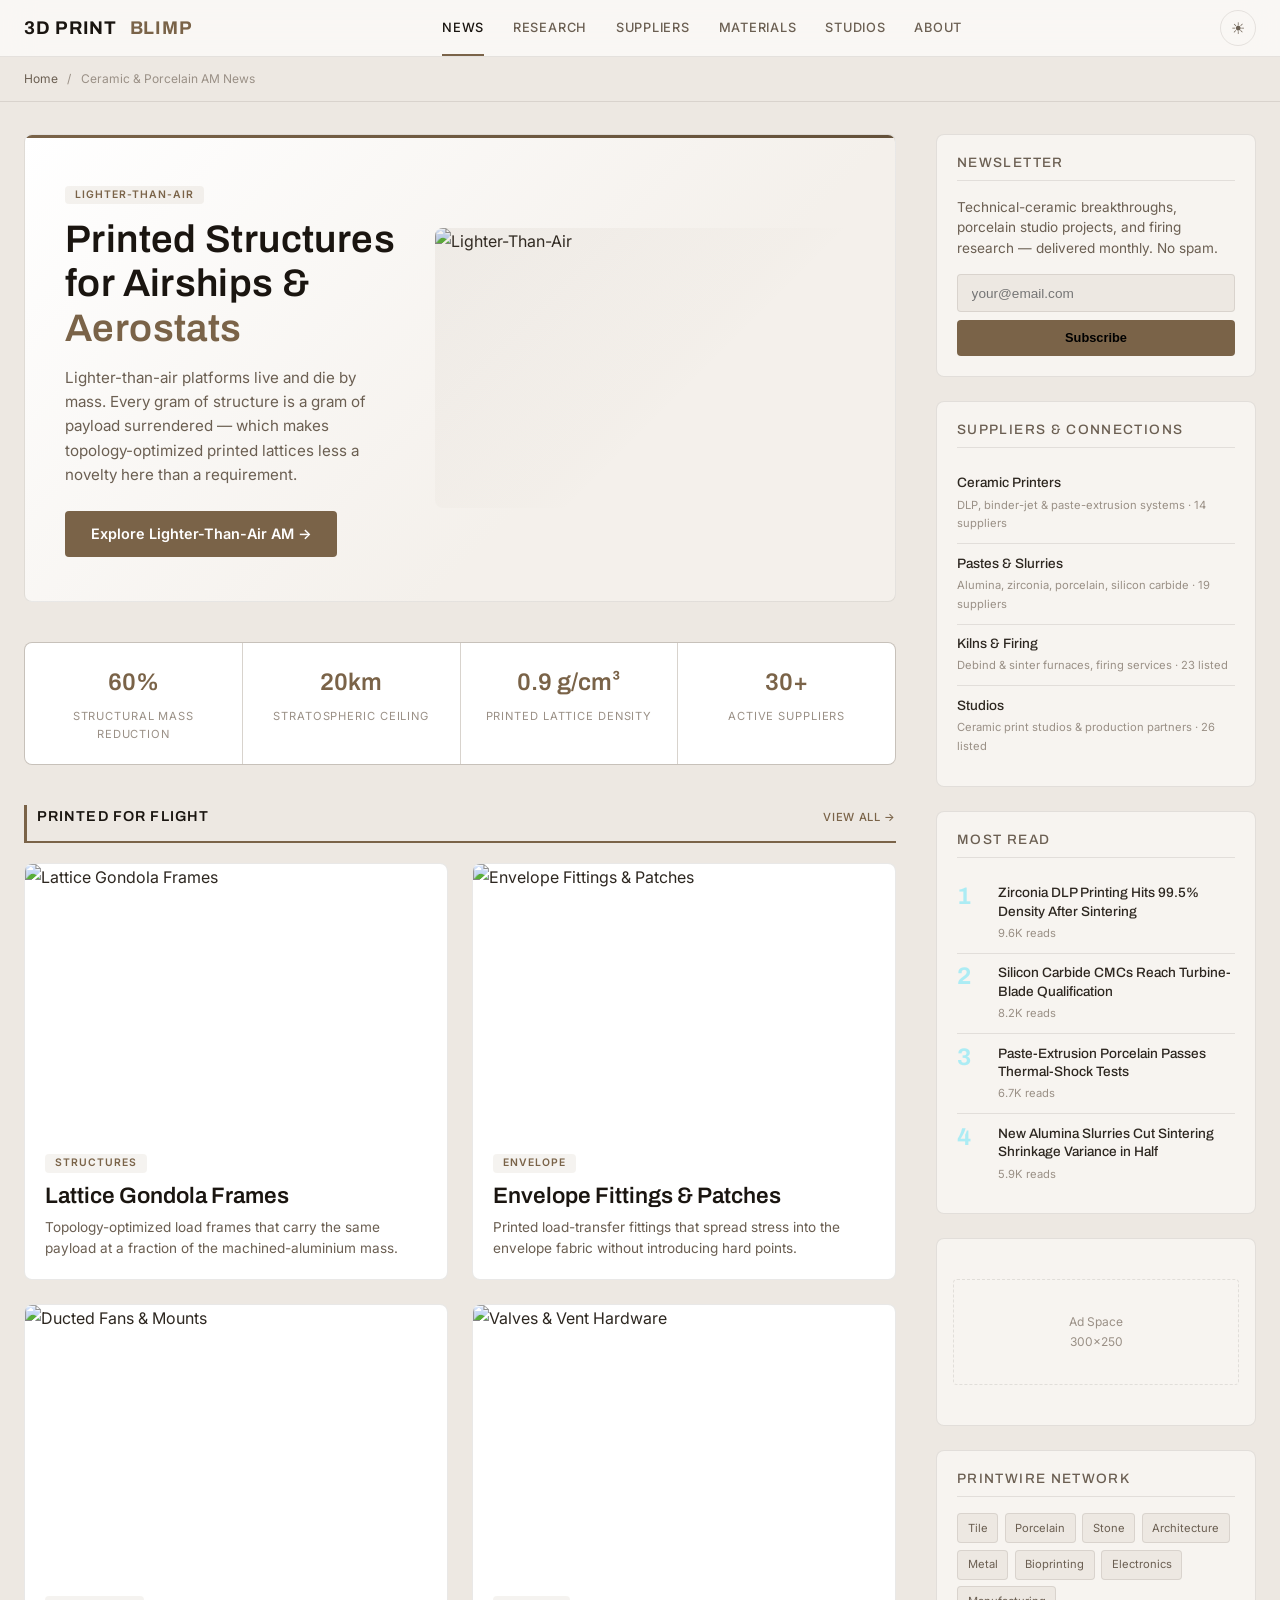
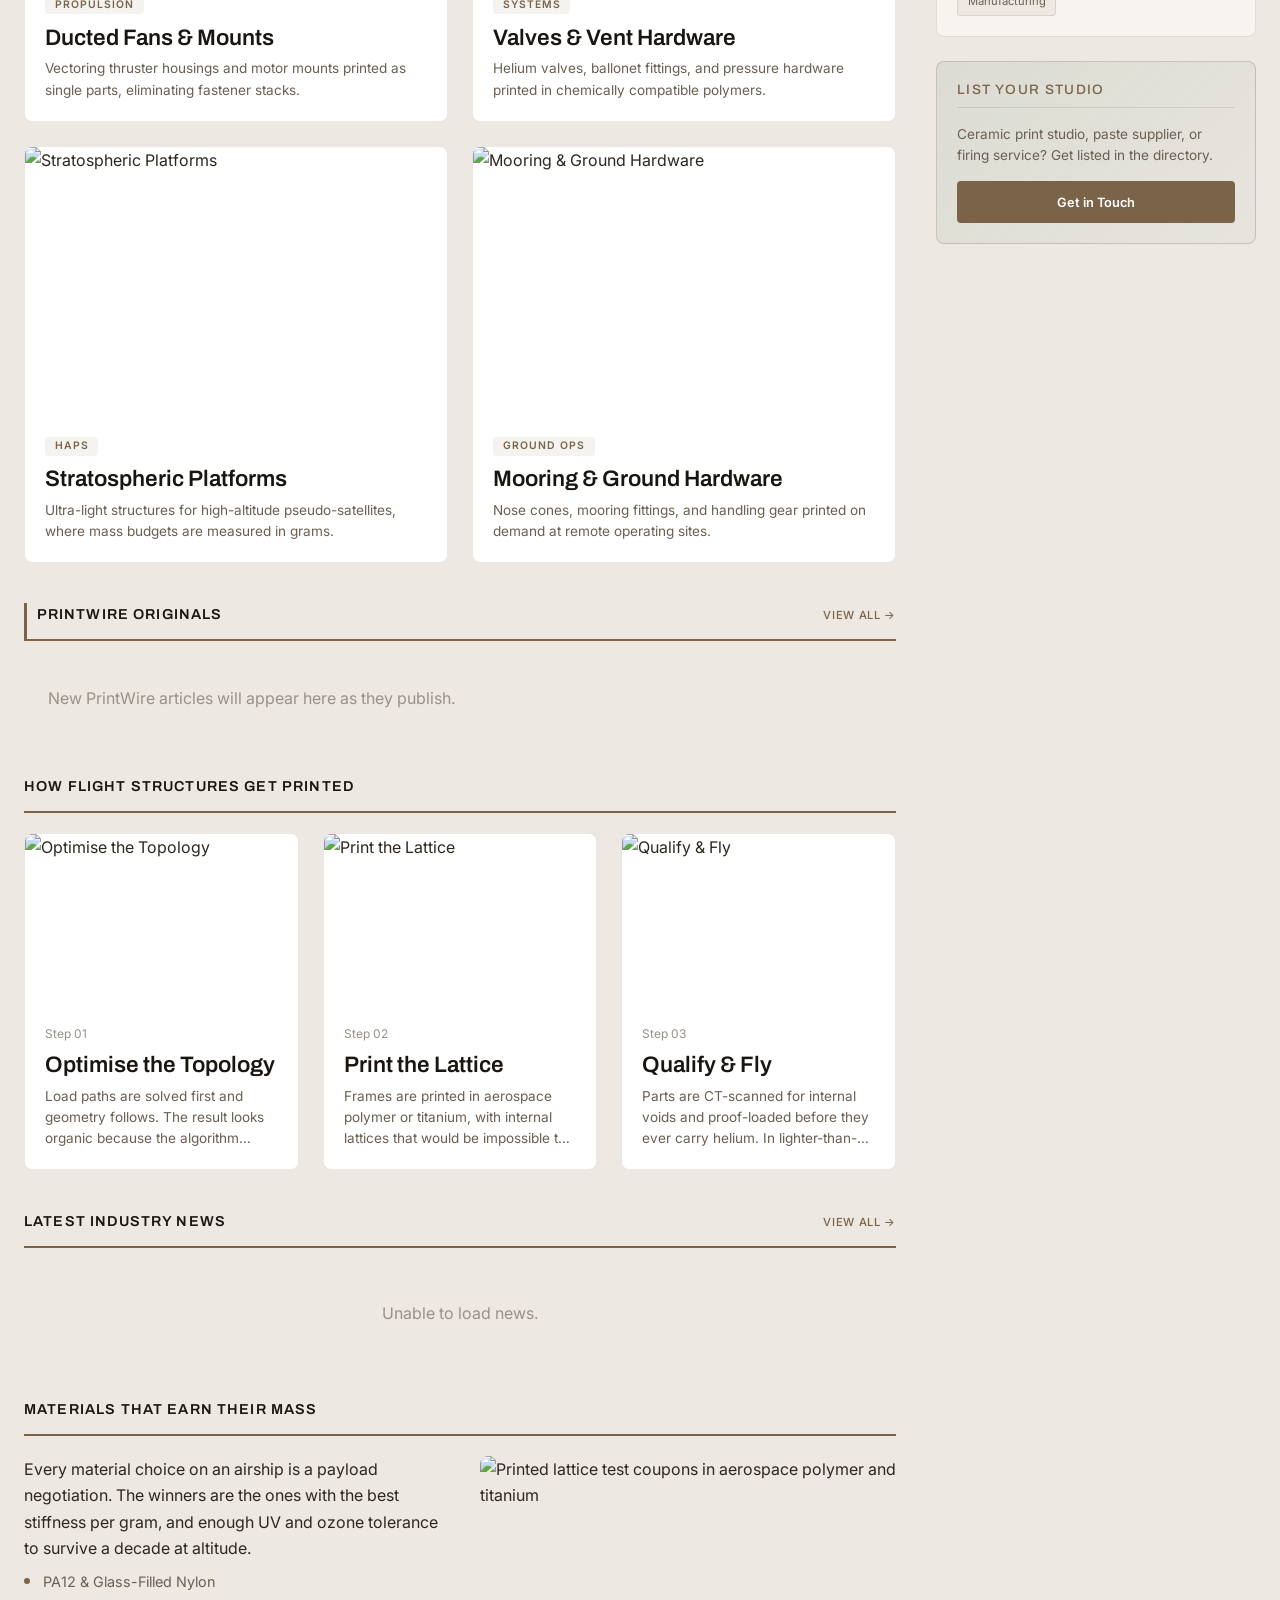
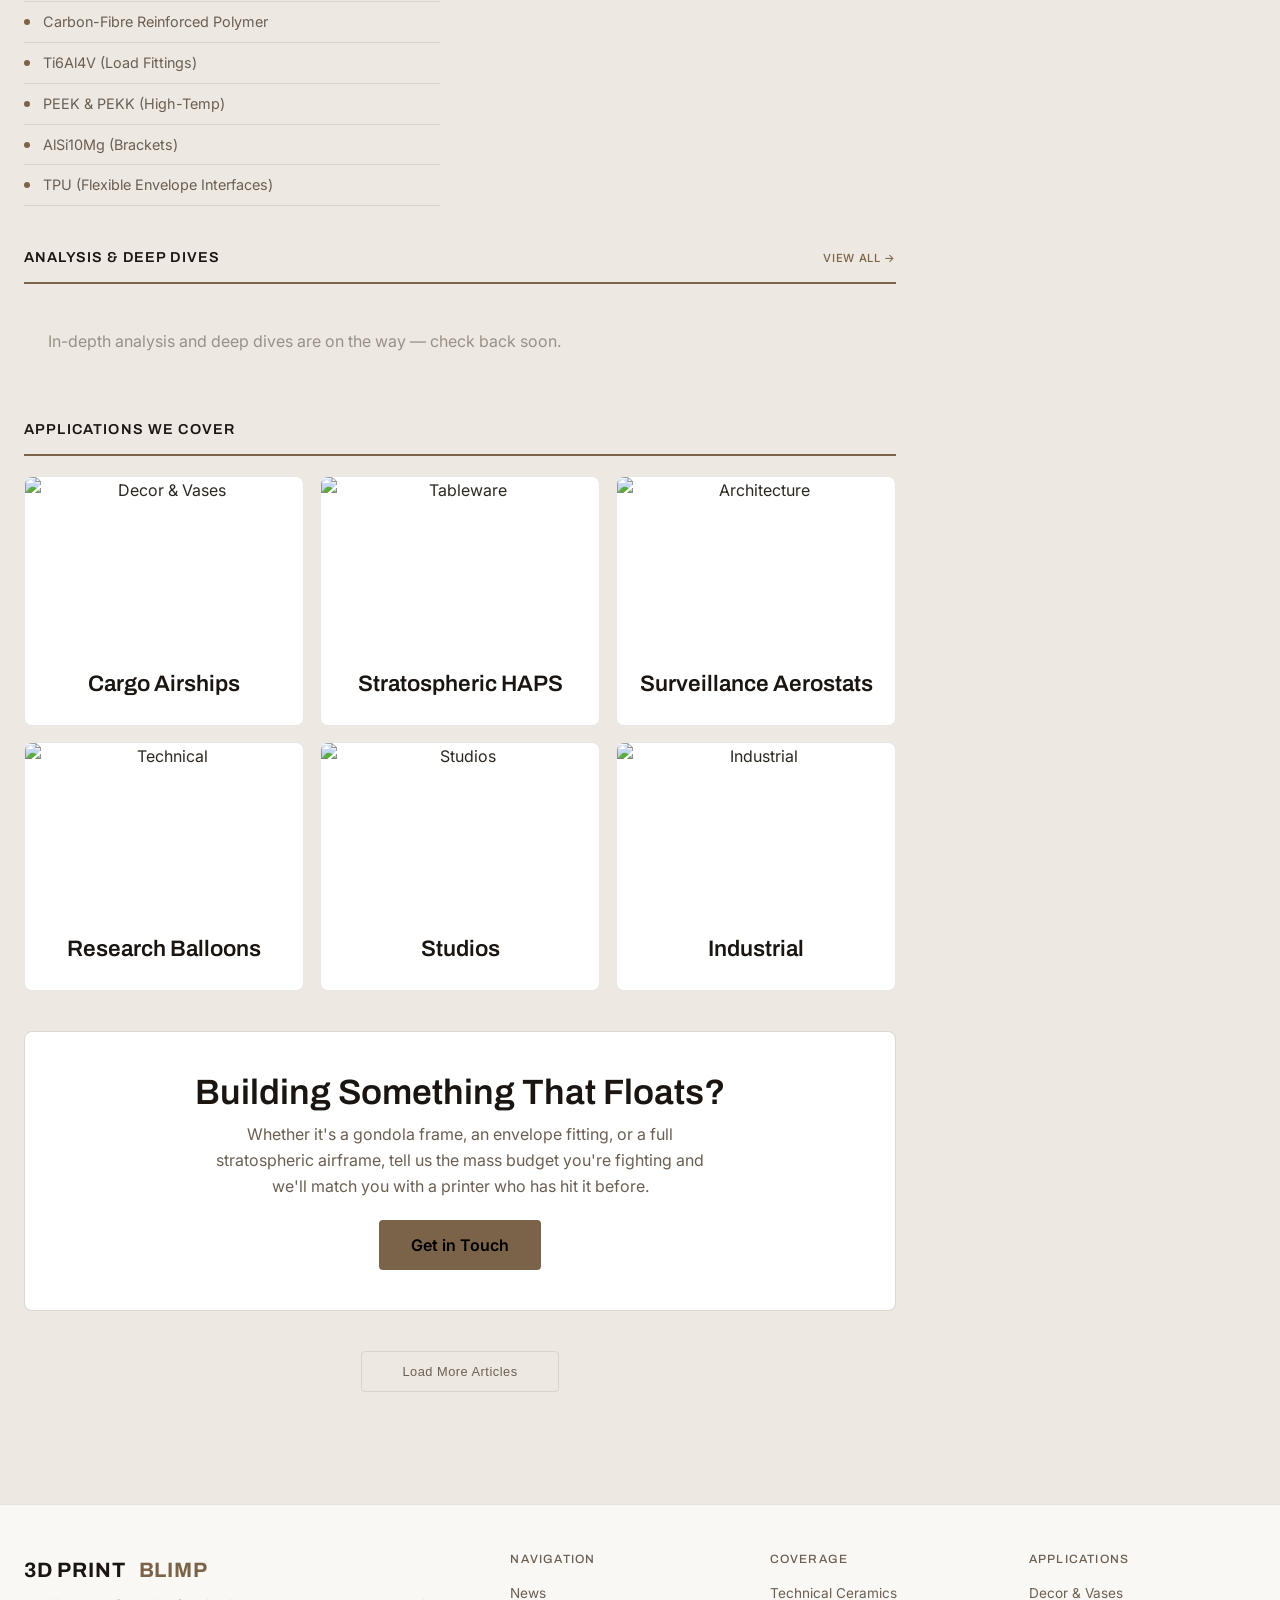
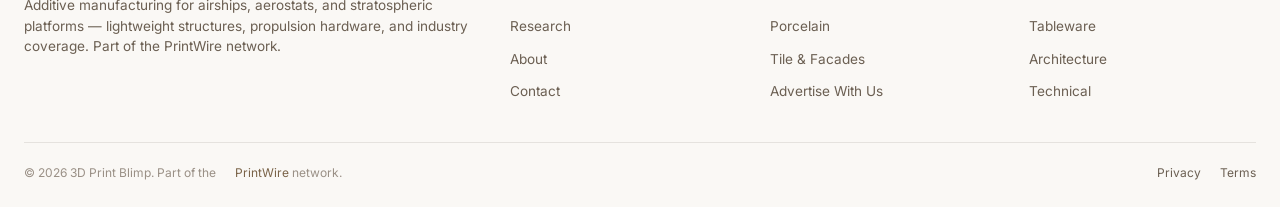
==== static/index.html @ 4a712603 "Initial site: 3dprintblimp.com editorial build" ====
<!DOCTYPE html>
<html lang="en">
<head>
  <meta charset="UTF-8">
  <meta name="viewport" content="width=device-width, initial-scale=1.0">
  <meta name="description" content="3D Print Blimp: lightweight printed structures for airships, aerostats, and stratospheric platforms — lattice gondola frames, envelope fittings, and propulsion hardware.">
  <title>3D Print Blimp — Additive Manufacturing for Airships &amp; Aerostats</title>
  <link rel="preconnect" href="https://fonts.googleapis.com">
  <link rel="preconnect" href="https://fonts.gstatic.com" crossorigin>
  <link href="https://fonts.googleapis.com/css2?family=Archivo:wght@500;600;700&family=Inter:wght@400;500;600&display=swap" rel="stylesheet">
  <link rel="stylesheet" href="css/editorial.css">
  <style>:root{--font-display:'Archivo',Helvetica,sans-serif;--font-body:'Inter',system-ui,sans-serif;}</style>
  <link rel="icon" type="image/svg+xml" href="/favicon.svg">
  <meta property="og:type" content="website">
  <meta property="og:title" content="3D Print Blimp — Additive Manufacturing for Airships &amp; Aerostats">
  <meta property="og:description" content="3D Print Blimp: lightweight printed structures for airships, aerostats, and stratospheric platforms — lattice gondola frames, envelope fittings, and propulsion hardware.">
  <meta property="og:image" content="https://3dprintblimp.com/images/01_hero_lattice_gondola.png">
  <meta property="og:url" content="https://3dprintblimp.com/">
  <meta name="twitter:card" content="summary_large_image">
  <meta name="twitter:image" content="https://3dprintblimp.com/images/01_hero_lattice_gondola.png">
</head>
<body>

<!-- ── Header ─────────────────────────────────── -->
<header class="ed-header">
  <div class="ed-header-inner">
    <a href="index.html" class="ed-logo">
      3D&nbsp;PRINT&nbsp;<span class="ed-logo-accent">BLIMP</span>
    </a>
    <button class="ed-nav-toggle" aria-label="Menu" onclick="document.querySelector('.ed-nav').classList.toggle('open')">&#9776;</button>
    <nav class="ed-nav">
      <a href="index.html" class="active">News</a>
      <a href="/articles/">Research</a>
      <a href="#suppliers">Suppliers</a>
      <a href="#suppliers">Materials</a>
      <a href="#suppliers">Studios</a>
      <a href="about.html">About</a>
    </nav>
    <button class="ed-theme-toggle" id="themeToggle" aria-label="Toggle light/dark mode" title="Toggle light/dark mode">&#9728;</button>
  </div>
</header>

<!-- ── Breadcrumbs ────────────────────────────── -->
<div class="ed-breadcrumbs">
  <a href="index.html">Home</a> <span>/</span> Ceramic &amp; Porcelain AM News
</div>

<!-- ── Main Layout ────────────────────────────── -->
<div class="ed-layout">
  <div class="ed-main">

    <!-- Featured Story -->
    <article class="ed-hero-split">
      <div class="ed-hero-split-text">
        <span class="ed-badge">Lighter-Than-Air</span>
        <h1>Printed Structures for Airships &amp; <span class="ed-logo-accent">Aerostats</span></h1>
        <p class="ed-hero-excerpt">Lighter-than-air platforms live and die by mass. Every gram of structure is a gram of payload surrendered — which makes topology-optimized printed lattices less a novelty here than a requirement.</p>
        <a href="/articles/" class="ed-hero-cta">Explore Lighter-Than-Air AM &rarr;</a>
      </div>
      <div class="ed-hero-visual">
        <img src="images/01_hero_lattice_gondola.png" alt="Lighter-Than-Air">
      </div>
    </article>

    <!-- Stats Bar -->
    <div class="ed-stats">
      <div class="ed-stat">
        <div class="ed-stat-value">60%</div>
        <div class="ed-stat-label">Structural Mass Reduction</div>
      </div>
      <div class="ed-stat">
        <div class="ed-stat-value">20km</div>
        <div class="ed-stat-label">Stratospheric Ceiling</div>
      </div>
      <div class="ed-stat">
        <div class="ed-stat-value">0.9 g/cm³</div>
        <div class="ed-stat-label">Printed Lattice Density</div>
      </div>
      <div class="ed-stat">
        <div class="ed-stat-value">30+</div>
        <div class="ed-stat-label">Active Suppliers</div>
      </div>
    </div>

    <!-- Printed showcase (bespoke) -->
    <div class="ed-section-label" style="border-left:3px solid var(--accent);padding-left:0.6rem;">
      Printed for Flight
      <a href="/articles/">View All &rarr;</a>
    </div>
    <div class="ed-card-grid" style="margin-bottom:2.5rem;">
      <article class="ed-card">
        <img class="ed-card-img" src="images/02_gondola_frame.png" alt="Lattice Gondola Frames" loading="lazy">
        <div class="ed-card-body"><span class="ed-badge">Structures</span><h3>Lattice Gondola Frames</h3><p class="ed-card-excerpt">Topology-optimized load frames that carry the same payload at a fraction of the machined-aluminium mass.</p></div>
      </article>
      <article class="ed-card">
        <img class="ed-card-img" src="images/03_envelope_fitting.png" alt="Envelope Fittings &amp; Patches" loading="lazy">
        <div class="ed-card-body"><span class="ed-badge">Envelope</span><h3>Envelope Fittings &amp; Patches</h3><p class="ed-card-excerpt">Printed load-transfer fittings that spread stress into the envelope fabric without introducing hard points.</p></div>
      </article>
      <article class="ed-card">
        <img class="ed-card-img" src="images/04_ducted_fan.png" alt="Ducted Fans &amp; Mounts" loading="lazy">
        <div class="ed-card-body"><span class="ed-badge">Propulsion</span><h3>Ducted Fans &amp; Mounts</h3><p class="ed-card-excerpt">Vectoring thruster housings and motor mounts printed as single parts, eliminating fastener stacks.</p></div>
      </article>
      <article class="ed-card">
        <img class="ed-card-img" src="images/05_valve_hardware.png" alt="Valves &amp; Vent Hardware" loading="lazy">
        <div class="ed-card-body"><span class="ed-badge">Systems</span><h3>Valves &amp; Vent Hardware</h3><p class="ed-card-excerpt">Helium valves, ballonet fittings, and pressure hardware printed in chemically compatible polymers.</p></div>
      </article>
      <article class="ed-card">
        <img class="ed-card-img" src="images/06_haps_structure.png" alt="Stratospheric Platforms" loading="lazy">
        <div class="ed-card-body"><span class="ed-badge">HAPS</span><h3>Stratospheric Platforms</h3><p class="ed-card-excerpt">Ultra-light structures for high-altitude pseudo-satellites, where mass budgets are measured in grams.</p></div>
      </article>
      <article class="ed-card">
        <img class="ed-card-img" src="images/07_mooring.png" alt="Mooring &amp; Ground Hardware" loading="lazy">
        <div class="ed-card-body"><span class="ed-badge">Ground Ops</span><h3>Mooring &amp; Ground Hardware</h3><p class="ed-card-excerpt">Nose cones, mooring fittings, and handling gear printed on demand at remote operating sites.</p></div>
      </article>
    </div>

    <!-- PrintWire Originals — network-wide originals (featured) -->
    <div class="ed-section-label" style="border-left:3px solid var(--accent);padding-left:0.6rem;">
      PrintWire Originals
      <a href="/articles/">View All &rarr;</a>
    </div>
    <div class="ed-card-grid" id="pwOriginals">
      <div style="grid-column:1/-1;text-align:center;padding:2rem;color:var(--text-faint);">Loading PrintWire articles…</div>
    </div>

    <!-- How Flight Structures Get Printed (process band) -->
    <div class="ed-section-label">How Flight Structures Get Printed</div>
    <div class="ed-grid-3">
      <article class="ed-card">
        <img class="ed-card-img" src="images/08_topology_optimize.png" alt="Optimise the Topology" loading="lazy">
        <div class="ed-card-body"><div class="ed-card-meta">Step 01</div><h3>Optimise the Topology</h3><p class="ed-card-excerpt">Load paths are solved first and geometry follows. The result looks organic because the algorithm keeps only the material that is actually carrying load.</p></div>
      </article>
      <article class="ed-card">
        <img class="ed-card-img" src="images/09_lattice_print.png" alt="Print the Lattice" loading="lazy">
        <div class="ed-card-body"><div class="ed-card-meta">Step 02</div><h3>Print the Lattice</h3><p class="ed-card-excerpt">Frames are printed in aerospace polymer or titanium, with internal lattices that would be impossible to machine and pointless to mold.</p></div>
      </article>
      <article class="ed-card">
        <img class="ed-card-img" src="images/10_qualify_test.png" alt="Qualify &amp; Fly" loading="lazy">
        <div class="ed-card-body"><div class="ed-card-meta">Step 03</div><h3>Qualify &amp; Fly</h3><p class="ed-card-excerpt">Parts are CT-scanned for internal voids and proof-loaded before they ever carry helium. In lighter-than-air, a hidden defect is a grounded airframe.</p></div>
      </article>
    </div>

    <!-- Latest News — PrintWire + industry (RSS) -->
    <div class="ed-section-label">
      Latest Industry News
      <a href="#">View All &rarr;</a>
    </div>
    <div class="ed-card-grid" id="newsGrid">
      <div style="grid-column: 1/-1; text-align:center; padding:2rem; color:var(--text-faint);">Loading latest news…</div>
    </div>

    <!-- Materials -->
    <div class="ed-section-label">Materials That Earn Their Mass</div>
    <div class="ed-two-col" style="margin-bottom:2.5rem;">
      <div>
        <p>Every material choice on an airship is a payload negotiation. The winners are the ones with the best stiffness per gram, and enough UV and ozone tolerance to survive a decade at altitude.</p>
        <ul class="ed-materials-list">
          <li>PA12 &amp; Glass-Filled Nylon</li>
          <li>Carbon-Fibre Reinforced Polymer</li>
          <li>Ti6Al4V (Load Fittings)</li>
          <li>PEEK &amp; PEKK (High-Temp)</li>
          <li>AlSi10Mg (Brackets)</li>
          <li>TPU (Flexible Envelope Interfaces)</li>
        </ul>
      </div>
      <img src="images/11_material_lattice.png" alt="Printed lattice test coupons in aerospace polymer and titanium" loading="lazy">
    </div>

    <!-- Analysis & Deep Dives -->
    <div class="ed-section-label">
      Analysis &amp; Deep Dives
      <a href="/articles/">View All &rarr;</a>
    </div>
    <div class="ed-list" id="pwDeepDives">
      <div style="padding:1.5rem;color:var(--text-faint);">Loading analysis…</div>
    </div>

    <!-- Applications -->
    <div class="ed-section-label">
      Applications We Cover
    </div>
    <div class="ed-card-grid" style="grid-template-columns: repeat(3, 1fr); gap: 1rem; margin-bottom: 2.5rem;">
      <a href="#" class="ed-card" style="text-align:center;">
        <img class="ed-card-img" src="images/12_app_cargo.png" alt="Decor & Vases">
        <div class="ed-card-body"><h3>Cargo Airships</h3></div>
      </a>
      <a href="#" class="ed-card" style="text-align:center;">
        <img class="ed-card-img" src="images/13_app_haps.png" alt="Tableware">
        <div class="ed-card-body"><h3>Stratospheric HAPS</h3></div>
      </a>
      <a href="#" class="ed-card" style="text-align:center;">
        <img class="ed-card-img" src="images/14_app_surveillance.png" alt="Architecture">
        <div class="ed-card-body"><h3>Surveillance Aerostats</h3></div>
      </a>
      <a href="#" class="ed-card" style="text-align:center;">
        <img class="ed-card-img" src="images/15_app_research.png" alt="Technical">
        <div class="ed-card-body"><h3>Research Balloons</h3></div>
      </a>
      <a href="#" class="ed-card" style="text-align:center;">
        <img class="ed-card-img" src="images/07_studio_workstation.png" alt="Studios">
        <div class="ed-card-body"><h3>Studios</h3></div>
      </a>
      <a href="#" class="ed-card" style="text-align:center;">
        <img class="ed-card-img" src="images/09_lattice_print.png" alt="Industrial">
        <div class="ed-card-body"><h3>Industrial</h3></div>
      </a>
    </div>

    <!-- Project CTA -->
    <div class="ed-cta-banner">
      <h2>Building Something That Floats?</h2>
      <p>Whether it's a gondola frame, an envelope fitting, or a full stratospheric airframe, tell us the mass budget you're fighting and we'll match you with a printer who has hit it before.</p>
      <a href="contact.html">Get in Touch</a>
    </div>

    <!-- Load More -->
    <div class="ed-load-more">
      <button>Load More Articles</button>
    </div>

  </div>

  <!-- ── Sidebar ─────────────────────────────── -->
  <aside class="ed-sidebar">

    <!-- Newsletter -->
    <div class="ed-sidebar-block ed-newsletter">
      <h4>Newsletter</h4>
      <p>Technical-ceramic breakthroughs, porcelain studio projects, and firing research — delivered monthly. No spam.</p>
      <form action="https://api.web3forms.com/submit" method="POST" onsubmit="this.querySelector('button').textContent='Subscribed!';this.querySelector('button').disabled=true;">
        <input type="hidden" name="access_key" value="6f33053b-6d08-414b-9615-665f88c98da8">
        <input type="hidden" name="subject" value="Newsletter Signup — 3dprintblimp.com">
        <input type="hidden" name="from_name" value="Newsletter Signup">
        <input type="email" name="email" placeholder="your@email.com" required>
        <button type="submit">Subscribe</button>
      </form>
    </div>

    <!-- Suppliers & Connections -->
    <div class="ed-sidebar-block" id="suppliers">
      <h4>Suppliers &amp; Connections</h4>
      <div class="ed-popular-item">
        <div>
          <h3><a href="#">Ceramic Printers</a></h3>
          <div class="ed-popular-meta">DLP, binder-jet &amp; paste-extrusion systems · 14 suppliers</div>
        </div>
      </div>
      <div class="ed-popular-item">
        <div>
          <h3><a href="#">Pastes &amp; Slurries</a></h3>
          <div class="ed-popular-meta">Alumina, zirconia, porcelain, silicon carbide · 19 suppliers</div>
        </div>
      </div>
      <div class="ed-popular-item">
        <div>
          <h3><a href="#">Kilns &amp; Firing</a></h3>
          <div class="ed-popular-meta">Debind &amp; sinter furnaces, firing services · 23 listed</div>
        </div>
      </div>
      <div class="ed-popular-item">
        <div>
          <h3><a href="#">Studios</a></h3>
          <div class="ed-popular-meta">Ceramic print studios &amp; production partners · 26 listed</div>
        </div>
      </div>
    </div>

    <!-- Most Read -->
    <div class="ed-sidebar-block">
      <h4>Most Read</h4>
      <div class="ed-popular-item">
        <span class="ed-popular-num">1</span>
        <div>
          <h3><a href="#">Zirconia DLP Printing Hits 99.5% Density After Sintering</a></h3>
          <div class="ed-popular-meta">9.6K reads</div>
        </div>
      </div>
      <div class="ed-popular-item">
        <span class="ed-popular-num">2</span>
        <div>
          <h3><a href="#">Silicon Carbide CMCs Reach Turbine-Blade Qualification</a></h3>
          <div class="ed-popular-meta">8.2K reads</div>
        </div>
      </div>
      <div class="ed-popular-item">
        <span class="ed-popular-num">3</span>
        <div>
          <h3><a href="#">Paste-Extrusion Porcelain Passes Thermal-Shock Tests</a></h3>
          <div class="ed-popular-meta">6.7K reads</div>
        </div>
      </div>
      <div class="ed-popular-item">
        <span class="ed-popular-num">4</span>
        <div>
          <h3><a href="#">New Alumina Slurries Cut Sintering Shrinkage Variance in Half</a></h3>
          <div class="ed-popular-meta">5.9K reads</div>
        </div>
      </div>
    </div>

    <!-- Ad Placeholder -->
    <div class="ed-sidebar-block" style="text-align:center; color: var(--text-faint); font-size: 0.75rem; padding: 2.5rem 1rem;">
      <div style="border: 1px dashed var(--border); border-radius: 4px; padding: 2rem 1rem;">
        Ad Space<br>300×250
      </div>
    </div>

    <!-- Network Links -->
    <div class="ed-sidebar-block">
      <h4>PrintWire Network</h4>
      <div class="ed-network-links">
        <a href="https://3dprinttile.com">Tile</a>
        <a href="https://3dprintporcelain.com">Porcelain</a>
        <a href="https://3dprintstone.com">Stone</a>
        <a href="https://3dprintarchitecture.com">Architecture</a>
        <a href="https://dmls3d.com">Metal</a>
        <a href="https://3dprinttissue.com">Bioprinting</a>
        <a href="https://3dprintcircuitry.com">Electronics</a>
        <a href="https://sendcutship.com">Manufacturing</a>
      </div>
    </div>

    <!-- Studio CTA -->
    <div class="ed-sidebar-block" style="background: linear-gradient(135deg, rgba(94,139,110,0.12), rgba(94,139,110,0.04)); border-color: var(--border-accent);">
      <h4 style="color: var(--accent);">List Your Studio</h4>
      <p style="font-size: 0.85rem; color: var(--text-dim); margin-bottom: 1rem; line-height: 1.5;">Ceramic print studio, paste supplier, or firing service? Get listed in the directory.</p>
      <a href="contact.html" style="display:block;text-align:center;padding:0.65rem;background:var(--accent);border-radius:4px;color:#fff;font-weight:600;font-size:0.8rem;transition:background 0.25s;" onmouseover="this.style.background='var(--accent-dark)'" onmouseout="this.style.background='var(--accent)'">Get in Touch</a>
    </div>

  </aside>
</div>

<!-- ── Footer ─────────────────────────────────── -->
<footer class="ed-footer">
  <div class="ed-footer-inner">
    <div class="ed-footer-brand">
      <div class="ed-logo" style="font-size:1.3rem; margin-bottom: 0.5rem;">3D&nbsp;PRINT&nbsp;<span class="ed-logo-accent">BLIMP</span></div>
      <p>Additive manufacturing for airships, aerostats, and stratospheric platforms — lightweight structures, propulsion hardware, and industry coverage. Part of the PrintWire network.</p>
    </div>
    <div>
      <h4>Navigation</h4>
      <ul>
        <li><a href="index.html">News</a></li>
        <li><a href="/articles/">Research</a></li>
        <li><a href="about.html">About</a></li>
        <li><a href="contact.html">Contact</a></li>
      </ul>
    </div>
    <div>
      <h4>Coverage</h4>
      <ul>
        <li><a href="#">Technical Ceramics</a></li>
        <li><a href="#">Porcelain</a></li>
        <li><a href="#">Tile &amp; Facades</a></li>
        <li><a href="advertise.html">Advertise With Us</a></li>
      </ul>
    </div>
    <div>
      <h4>Applications</h4>
      <ul>
        <li><a href="#">Decor &amp; Vases</a></li>
        <li><a href="#">Tableware</a></li>
        <li><a href="#">Architecture</a></li>
        <li><a href="#">Technical</a></li>
      </ul>
    </div>
  </div>
  <div class="ed-footer-bottom">
    <span>&copy; 2026 3D Print Blimp. Part of the <a href="https://3dprint.space" style="color:var(--accent);">PrintWire</a> network.</span>
    <span>
      <a href="#">Privacy</a>
      <a href="#">Terms</a>
    </span>
  </div>
</footer>

<script>
// ── Mobile nav toggle ──
document.querySelector('.ed-nav-toggle')?.addEventListener('click', () => {
  document.querySelector('.ed-nav').classList.toggle('open');
});

// ── Theme toggle (light/dark) — light default ──
(function() {
  const btn = document.getElementById('themeToggle');
  const root = document.documentElement;
  function setTheme(theme) {
    root.setAttribute('data-theme', theme);
    localStorage.setItem('ed-theme', theme);
    btn.innerHTML = theme === 'dark' ? '&#9790;' : '&#9728;';
    btn.title = theme === 'dark' ? 'Switch to light mode' : 'Switch to dark mode';
  }
  const saved = localStorage.getItem('ed-theme');
  setTheme(saved || 'light');
  btn.addEventListener('click', () => {
    const current = root.getAttribute('data-theme') || 'light';
    setTheme(current === 'dark' ? 'light' : 'dark');
  });
})();

// ── News Feed: network-wide PrintWire Originals + industry RSS ──
(function() {
  var grid = document.getElementById('newsGrid');
  var orig = document.getElementById('pwOriginals');

  var feeds = [
    { url: 'https://news.google.com/rss/search?q=airship+OR+aerostat+%22additive+manufacturing%22+OR+%223D+printed%22&hl=en-US&gl=US&ceid=US:en', name: 'Google News' },
    { url: 'https://news.google.com/rss/search?q=%22lighter+than+air%22+OR+%22cargo+airship%22+aviation&hl=en-US&gl=US&ceid=US:en', name: 'Google News' },
    { url: 'https://news.google.com/rss/search?q=HAPS+OR+%22high+altitude+platform%22+stratospheric&hl=en-US&gl=US&ceid=US:en', name: 'Google News' },
    { url: 'https://www.aerospacemanufacturinganddesign.com/rss/', name: 'Aerospace Mfg &amp; Design' },
    { url: 'https://3dprintingindustry.com/feed/', name: '3DPI' }
  ];

    function bestImg(item){
    var raw = '';
    var html = item.content || item.description || '';
    var m = html.match(/<img[^>]+src=["']([^"'>]+)["']/i);
    if (m) raw = m[1];
    if (!raw) raw = (item.enclosure && item.enclosure.link) || item.thumbnail || '';
    if (!raw) return '';
    var full = raw.replace(/-\d{2,4}x\d{2,4}(?=\.(jpg|jpeg|png|webp|gif)(\?|$))/i, '');
    return 'https://wsrv.nl/?url=' + encodeURIComponent(full) + '&w=800&h=534&fit=cover&a=attention&output=jpg&q=82';
  }
  var api = 'https://api.rss2json.com/v1/api.json?rss_url=';
  var rss = [];
  var localArts = [];
  var loaded = 0;
  var total = feeds.length;
  var fallbackImgs = [
    'images/01_voronoi_vase.png','images/02_printer_action.png','images/03_textured_collection.png',
    'images/05_lattice_cubes.png','images/10_qualify_test.png','images/07_studio_workstation.png',
    'images/09_abstract_sculpture.png','images/09_lattice_print.png'
  ];

  function stripHtml(html) {
    var d = document.createElement('div'); d.innerHTML = html;
    return d.textContent || '';
  }
  function esc(s) {
    var d = document.createElement('div'); d.appendChild(document.createTextNode(s));
    return d.innerHTML;
  }
  function card(a, i) {
    var img = a.img || fallbackImgs[i % fallbackImgs.length];
    var fb = fallbackImgs[(i+1) % fallbackImgs.length];
    var open = a.local
      ? 'onclick="location.href=\'' + esc(a.link) + '\'"'
      : 'onclick="window.open(\'' + esc(a.link) + '\',\'_blank\',\'noopener\')"';
    var linkAttrs = a.local ? 'href="' + esc(a.link) + '"'
      : 'href="' + esc(a.link) + '" target="_blank" rel="noopener"';
    var badge = a.local
      ? '<span class="ed-badge" style="background:var(--accent);color:#fff;">' + esc(a.source) + '</span>'
      : '<span class="ed-badge">' + esc(a.source) + '</span>';
    return '<article class="ed-card" style="cursor:pointer" ' + open + '>' +
      '<img class="ed-card-img" src="' + esc(img) + '" alt="" loading="lazy" onerror="this.onerror=null;this.src=\'' + fb + '\'">' +
      '<div class="ed-card-body">' + badge +
        '<div class="ed-card-meta">' + esc(a.dateStr || '') + '</div>' +
        '<h3><a ' + linkAttrs + ' onclick="event.stopPropagation()">' + esc(a.title) + '</a></h3>' +
        '<p class="ed-card-excerpt">' + esc(a.desc) + '</p>' +
      '</div></article>';
  }

  var localReady = fetch('network.json', { cache: 'no-store' })
    .then(function(r){ return r.ok ? r.json() : []; })
    .then(function(items){
      (items || []).forEach(function(it, i){
        localArts.push({ title: it.title, link: it.url, desc: it.summary || '',
          date: it.iso, dateStr: it.date, source: (it.origin || 'PrintWire'), local: true,
          img: it.img || fallbackImgs[i % fallbackImgs.length] });
      });
      if (orig) {
        orig.innerHTML = localArts.length
          ? localArts.slice(0, 6).map(card).join('')
          : '<div style="grid-column:1/-1;padding:1.5rem;color:var(--text-faint);">New PrintWire articles will appear here as they publish.</div>';
      }
    })
    .catch(function(){ if (orig) orig.innerHTML = ''; });

  var timeout = setTimeout(finish, 8000);
  feeds.forEach(function(feed) {
    fetch(api + encodeURIComponent(feed.url))
      .then(function(r){ return r.json(); })
      .then(function(data){
        if (data.status === 'ok' && data.items) {
          data.items.forEach(function(item){
            rss.push({ title: item.title, link: item.link,
              desc: stripHtml(item.description).substring(0,140) + '…',
              date: item.pubDate, source: feed.name, local: false,
              img: bestImg(item) });
          });
        }
      })
      .catch(function(){})
      .then(function(){ loaded++; if (loaded === total) { clearTimeout(timeout); finish(); } });
  });

  var done = false;
  function finish(){ if (done) return; done = true; localReady.then(render); }
  function render(){
    if (!grid) return;
    var merged = localArts.concat(rss);
    merged.forEach(function(a){ if (!a.dateStr && a.date) a.dateStr = new Date(a.date).toLocaleDateString('en-US',{year:'numeric',month:'short',day:'numeric'}); });
    merged.sort(function(a,b){ return new Date(b.date) - new Date(a.date); });
    var top = merged.slice(0, 8);
    grid.innerHTML = top.length
      ? top.map(card).join('')
      : '<div style="grid-column:1/-1;text-align:center;padding:2rem;color:var(--text-faint);">Unable to load news.</div>';
  }
})();

// -- Analysis & Deep Dives: PrintWire catalog in list format --
(function(){
  var box = document.getElementById('pwDeepDives');
  if (!box) return;
  function esc(s){var d=document.createElement('div');d.appendChild(document.createTextNode(s==null?'':s));return d.innerHTML;}
  var empty = '<div style="padding:1.5rem;color:var(--text-faint);">In-depth analysis and deep dives are on the way — check back soon.</div>';
  fetch('network.json',{cache:'no-store'})
    .then(function(r){ return r.ok ? r.json() : []; })
    .then(function(items){
      items = (items || []).slice();
      items.sort(function(a,b){ return (b.iso||'').localeCompare(a.iso||''); });
      if (!items.length){ box.innerHTML = empty; return; }
      box.innerHTML = items.slice(0,8).map(function(a){
        var img = a.img ? '<img src="'+esc(a.img)+'" alt="" loading="lazy">' : '';
        var meta = esc(a.date||'') + (a.origin ? ' · '+esc(a.origin) : '');
        return '<article class="ed-list-item">'+img+'<div>'+
          '<div class="ed-card-meta">'+meta+'</div>'+
          '<h3><a href="'+esc(a.url)+'">'+esc(a.title)+'</a></h3>'+
          '<p class="ed-card-excerpt">'+esc(a.summary||'')+'</p>'+
          '</div></article>';
      }).join('');
    })
    .catch(function(){ box.innerHTML = empty; });
})();
</script>
</body>
</html>
---- static/css/editorial.css ----
/* ============================================
   3dprintmetal.com — Editorial Layout
   Inspired by 3dnatives.com, modernized
   ============================================ */

/* ── Shared Tokens ───────────────────────────── */
:root {
  --accent: #5aa9e6;
  --accent-dark: #008fad;
  --accent-dim: rgba(0,168,204,0.12);
  --red: #e53e3e;
  --radius: 8px;
  --radius-sm: 4px;
  --font-display: 'Oswald', sans-serif;
  --font-body: 'Inter', sans-serif;
  --transition: 0.25s cubic-bezier(0.4,0,0.2,1);
}

/* ── Dark Mode (default) ─────────────────────── */
:root, [data-theme="dark"] {
  --bg: #08090f;
  --bg-surface: #0e1019;
  --bg-card: #141620;
  --bg-card-hover: #1a1d2e;
  --bg-sidebar: #0f1118;
  --text: #e2e4e8;
  --text-dim: #8a8f9d;
  --text-faint: #555a68;
  --heading: #ffffff;
  --border: rgba(255,255,255,0.06);
  --border-accent: rgba(0,168,204,0.2);
  --shadow: 0 1px 3px rgba(0,0,0,0.4);
  --shadow-hover: 0 8px 24px rgba(0,0,0,0.5);
  --header-bg: rgba(8,9,15,0.92);
  --badge-bg: rgba(0,168,204,0.12);
  --input-bg: #0a0b12;
}

/* ── Light Mode ──────────────────────────────── */
[data-theme="light"] {
  --accent: #1f6fb2;
  --accent-dark: #005f85;
  --accent-dim: rgba(0,119,168,0.08);
  --bg: #f5f6f8;
  --bg-surface: #ffffff;
  --bg-card: #ffffff;
  --bg-card-hover: #f0f1f3;
  --bg-sidebar: #fafbfc;
  --text: #2d3748;
  --text-dim: #5a6577;
  --text-faint: #8e96a4;
  --heading: #1a202c;
  --border: rgba(0,0,0,0.08);
  --border-accent: rgba(0,119,168,0.2);
  --shadow: 0 1px 3px rgba(0,0,0,0.06);
  --shadow-hover: 0 8px 24px rgba(0,0,0,0.1);
  --header-bg: rgba(255,255,255,0.95);
  --badge-bg: rgba(0,119,168,0.08);
  --input-bg: #f0f1f3;
}

/* System preference when no manual choice */
@media (prefers-color-scheme: light) {
  :root:not([data-theme]) {
    --accent: #1f6fb2;
    --accent-dark: #005f85;
    --accent-dim: rgba(0,119,168,0.08);
    --bg: #f5f6f8;
    --bg-surface: #ffffff;
    --bg-card: #ffffff;
    --bg-card-hover: #f0f1f3;
    --bg-sidebar: #fafbfc;
    --text: #2d3748;
    --text-dim: #5a6577;
    --text-faint: #8e96a4;
    --heading: #1a202c;
    --border: rgba(0,0,0,0.08);
    --border-accent: rgba(0,119,168,0.2);
    --shadow: 0 1px 3px rgba(0,0,0,0.06);
    --shadow-hover: 0 8px 24px rgba(0,0,0,0.1);
    --header-bg: rgba(255,255,255,0.95);
    --badge-bg: rgba(0,119,168,0.08);
    --input-bg: #f0f1f3;
  }
}

/* ── Reset ───────────────────────────────────── */
*,*::before,*::after { margin:0;padding:0;box-sizing:border-box; }
html { scroll-behavior:smooth; font-size:16px; }
body {
  font-family: var(--font-body);
  color: var(--text);
  background: var(--input-bg);
  line-height: 1.65;
  -webkit-font-smoothing: antialiased;
  overflow-x: hidden;
}
a { color: inherit; text-decoration: none; }
img { max-width: 100%; display: block; }

/* ── Typography ──────────────────────────────── */
h1,h2,h3,h4 { font-family: var(--font-display); font-weight: 600; line-height: 1.15; color: var(--heading); }
h1 { font-size: clamp(2rem, 5vw, 3rem); letter-spacing: 0.01em; }
h2 { font-size: clamp(1.5rem, 3.5vw, 2.2rem); }
h3 { font-size: clamp(1.1rem, 2vw, 1.4rem); }
h4 { font-size: 0.85rem; text-transform: uppercase; letter-spacing: 0.1em; color: var(--text-dim); font-weight: 500; }

/* ── Header ──────────────────────────────────── */
.ed-header {
  position: sticky; top: 0; z-index: 100;
  background: var(--header-bg);
  backdrop-filter: blur(16px);
  border-bottom: 1px solid var(--border);
}
.ed-header-inner {
  max-width: 1280px;
  margin: 0 auto;
  display: flex;
  align-items: center;
  justify-content: space-between;
  padding: 0 1.5rem;
  height: 56px;
}
.ed-logo {
  font-family: var(--font-display);
  font-size: 1.15rem;
  font-weight: 700;
  color: var(--heading);
  letter-spacing: 0.04em;
  display: flex; align-items: center; gap: 0.5rem;
}
.ed-logo-accent { color: var(--accent); }
.ed-nav { display: flex; gap: 0; align-items: center; }
.ed-nav a {
  padding: 0 0.9rem;
  font-size: 0.8rem;
  font-weight: 500;
  color: var(--text-dim);
  text-transform: uppercase;
  letter-spacing: 0.06em;
  transition: color var(--transition);
  line-height: 56px;
  position: relative;
}
.ed-nav a:hover, .ed-nav a.active { color: var(--heading); }
.ed-nav a.active::after {
  content: ''; position: absolute; bottom: 0; left: 0.9rem; right: 0.9rem;
  height: 2px; background: var(--accent);
}
.ed-nav-toggle {
  display: none; background: none; border: none; color: var(--text);
  font-size: 1.5rem; cursor: pointer; padding: 0.5rem;
}

/* Theme toggle */
.ed-theme-toggle {
  background: none; border: 1px solid var(--border);
  color: var(--text-dim); cursor: pointer;
  width: 36px; height: 36px;
  border-radius: 50%;
  display: flex; align-items: center; justify-content: center;
  font-size: 1rem;
  transition: all var(--transition);
  margin-left: 0.5rem;
  flex-shrink: 0;
}
.ed-theme-toggle:hover { border-color: var(--accent); color: var(--accent); }

/* ── Breadcrumbs ─────────────────────────────── */
.ed-breadcrumbs {
  max-width: 1280px; margin: 0 auto;
  padding: 0.75rem 1.5rem;
  font-size: 0.75rem;
  color: var(--text-faint);
  border-bottom: 1px solid var(--border);
}
.ed-breadcrumbs a { color: var(--text-dim); transition: color var(--transition); }
.ed-breadcrumbs a:hover { color: var(--accent); }
.ed-breadcrumbs span { margin: 0 0.4rem; }

/* ── Layout ──────────────────────────────────── */
.ed-layout {
  max-width: 1280px;
  margin: 0 auto;
  display: grid;
  grid-template-columns: 1fr 320px;
  gap: 2.5rem;
  padding: 2rem 1.5rem;
  align-items: start;
}
.ed-main { min-width: 0; }
.ed-sidebar { position: sticky; top: 72px; }

/* ── Hero / Featured Story ───────────────────── */
.ed-hero {
  margin-bottom: 2.5rem;
  position: relative;
  border-radius: var(--radius);
  overflow: hidden;
  background: var(--bg-card);
}
.ed-hero img {
  width: 100%;
  aspect-ratio: 16/8;
  object-fit: cover;
  display: block;
}
.ed-hero-overlay {
  position: absolute; inset: 0;
  background: linear-gradient(0deg, rgba(8,9,15,0.95) 0%, rgba(8,9,15,0.3) 50%, transparent 100%);
}
[data-theme="light"] .ed-hero-overlay {
  background: linear-gradient(0deg, rgba(245,246,248,0.97) 0%, rgba(245,246,248,0.4) 50%, transparent 100%);
}
.ed-hero-content {
  position: absolute;
  bottom: 0; left: 0; right: 0;
  padding: 2rem 2.5rem;
}
.ed-hero .ed-badge { margin-bottom: 0.75rem; }
.ed-hero h1 { margin-bottom: 0.5rem; }
.ed-hero h1 a { color: var(--heading); transition: color var(--transition); }
.ed-hero h1 a:hover { color: var(--accent); }
.ed-hero-meta {
  font-size: 0.8rem;
  color: var(--text-dim);
  display: flex; gap: 1rem; align-items: center;
}
.ed-hero-excerpt {
  margin-top: 0.75rem;
  font-size: 0.95rem;
  color: var(--text-dim);
  line-height: 1.6;
  max-width: 600px;
}

/* ── Badge / Tag ─────────────────────────────── */
.ed-badge {
  display: inline-block;
  font-size: 0.65rem;
  font-weight: 600;
  text-transform: uppercase;
  letter-spacing: 0.1em;
  padding: 0.25rem 0.6rem;
  border-radius: var(--radius-sm);
  background: var(--badge-bg);
  color: var(--accent);
  line-height: 1;
}
.ed-badge.red { background: rgba(255,68,68,0.12); color: var(--red); }

/* ── Section Label ───────────────────────────── */
.ed-section-label {
  font-family: var(--font-display);
  font-size: 0.9rem;
  font-weight: 600;
  text-transform: uppercase;
  letter-spacing: 0.08em;
  color: var(--heading);
  margin-bottom: 1.25rem;
  padding-bottom: 0.75rem;
  border-bottom: 2px solid var(--accent);
  display: flex;
  align-items: center;
  justify-content: space-between;
}
.ed-section-label a {
  font-family: var(--font-body);
  font-size: 0.7rem;
  font-weight: 500;
  color: var(--accent);
  text-transform: uppercase;
  letter-spacing: 0.06em;
}

/* ── Article Cards ───────────────────────────── */
.ed-card-grid {
  display: grid;
  grid-template-columns: repeat(2, 1fr);
  gap: 1.5rem;
  margin-bottom: 2.5rem;
}
.ed-card {
  background: var(--bg-card);
  border-radius: var(--radius);
  overflow: hidden;
  border: 1px solid var(--border);
  transition: transform var(--transition), box-shadow var(--transition), border-color var(--transition);
}
.ed-card:hover {
  transform: translateY(-2px);
  box-shadow: var(--shadow-hover);
  border-color: var(--border-accent);
}
.ed-card-img {
  aspect-ratio: 16/10;
  object-fit: cover;
  width: 100%;
}
.ed-card-body { padding: 1.25rem; }
.ed-card-body .ed-badge { margin-bottom: 0.65rem; }
.ed-card-body h3 { margin-bottom: 0.5rem; }
.ed-card-body h3 a { color: var(--heading); transition: color var(--transition); }
.ed-card-body h3 a:hover { color: var(--accent); }
.ed-card-meta {
  font-size: 0.75rem;
  color: var(--text-faint);
  margin-bottom: 0.5rem;
}
.ed-card-excerpt {
  font-size: 0.85rem;
  color: var(--text-dim);
  line-height: 1.55;
  display: -webkit-box;
  -webkit-line-clamp: 3;
  -webkit-box-orient: vertical;
  overflow: hidden;
}

/* ── Article List (compact) ──────────────────── */
.ed-list { display: flex; flex-direction: column; gap: 1.25rem; margin-bottom: 2.5rem; }
.ed-list-item {
  display: grid;
  grid-template-columns: 200px 1fr;
  gap: 1rem;
  padding-bottom: 1.25rem;
  border-bottom: 1px solid var(--border);
  align-items: start;
}
.ed-list-item:last-child { border-bottom: none; padding-bottom: 0; }
.ed-list-item img {
  aspect-ratio: 16/10;
  object-fit: cover;
  border-radius: var(--radius-sm);
  width: 100%;
}
.ed-list-item h3 { font-size: 1.05rem; margin-bottom: 0.35rem; }
.ed-list-item h3 a { color: var(--heading); transition: color var(--transition); }
.ed-list-item h3 a:hover { color: var(--accent); }

/* ── Sidebar ─────────────────────────────────── */
.ed-sidebar-block {
  background: var(--bg-sidebar);
  border: 1px solid var(--border);
  border-radius: var(--radius);
  padding: 1.25rem;
  margin-bottom: 1.5rem;
}
.ed-sidebar-block h4 {
  margin-bottom: 1rem;
  padding-bottom: 0.6rem;
  border-bottom: 1px solid var(--border);
}

/* Newsletter widget */
.ed-newsletter p { font-size: 0.85rem; color: var(--text-dim); margin-bottom: 1rem; line-height: 1.5; }
.ed-newsletter input[type="email"] {
  width: 100%;
  padding: 0.65rem 0.85rem;
  background: var(--input-bg);
  border: 1px solid var(--border);
  border-radius: var(--radius-sm);
  color: var(--text);
  font-size: 0.85rem;
  margin-bottom: 0.5rem;
  transition: border-color var(--transition);
}
.ed-newsletter input[type="email"]:focus { outline: none; border-color: var(--accent); }
.ed-newsletter button {
  width: 100%;
  padding: 0.65rem;
  background: var(--accent);
  border: none;
  border-radius: var(--radius-sm);
  color: #000;
  font-weight: 600;
  font-size: 0.8rem;
  cursor: pointer;
  transition: background var(--transition);
}
.ed-newsletter button:hover { background: var(--accent-dark); }

/* Popular posts widget */
.ed-popular-item {
  display: flex;
  gap: 0.75rem;
  padding: 0.65rem 0;
  border-bottom: 1px solid var(--border);
  align-items: start;
}
.ed-popular-item:last-child { border-bottom: none; }
.ed-popular-num {
  font-family: var(--font-display);
  font-size: 1.5rem;
  font-weight: 700;
  color: var(--accent-dim);
  line-height: 1;
  min-width: 1.8rem;
  color: rgba(0,217,255,0.3);
}
.ed-popular-item h3 { font-size: 0.85rem; font-weight: 500; line-height: 1.35; }
.ed-popular-item h3 a { color: var(--text); }
.ed-popular-item h3 a:hover { color: var(--accent); }
.ed-popular-meta { font-size: 0.7rem; color: var(--text-faint); margin-top: 0.2rem; }

/* Network links widget */
.ed-network-links { display: flex; flex-wrap: wrap; gap: 0.4rem; }
.ed-network-links a {
  font-size: 0.7rem;
  padding: 0.3rem 0.6rem;
  background: var(--input-bg);
  border: 1px solid var(--border);
  border-radius: var(--radius-sm);
  color: var(--text-dim);
  transition: all var(--transition);
}
.ed-network-links a:hover { border-color: var(--accent); color: var(--accent); }

/* ── Load More ───────────────────────────────── */
.ed-load-more {
  text-align: center;
  margin: 2rem 0;
}
.ed-load-more button {
  padding: 0.75rem 2.5rem;
  background: transparent;
  border: 1px solid var(--border);
  border-radius: var(--radius-sm);
  color: var(--text-dim);
  font-size: 0.8rem;
  font-weight: 500;
  cursor: pointer;
  letter-spacing: 0.04em;
  transition: all var(--transition);
}
.ed-load-more button:hover {
  border-color: var(--accent);
  color: var(--accent);
}

/* ── Stats Bar ───────────────────────────────── */
.ed-stats {
  display: grid;
  grid-template-columns: repeat(4, 1fr);
  gap: 1px;
  background: var(--border);
  border: 1px solid var(--border);
  border-radius: var(--radius);
  overflow: hidden;
  margin-bottom: 2.5rem;
}
.ed-stat {
  background: var(--bg-card);
  padding: 1.25rem;
  text-align: center;
}
.ed-stat-value {
  font-family: var(--font-display);
  font-size: 1.5rem;
  font-weight: 600;
  color: var(--accent);
}
.ed-stat-label {
  font-size: 0.7rem;
  text-transform: uppercase;
  letter-spacing: 0.08em;
  color: var(--text-faint);
  margin-top: 0.25rem;
}

/* ── Page Hero (inner pages) ─────────────────── */
.ed-page-hero {
  position: relative;
  border-radius: var(--radius);
  overflow: hidden;
  margin-bottom: 2.5rem;
  background: var(--bg-card);
}
.ed-page-hero img {
  width: 100%; aspect-ratio: 16/6; object-fit: cover;
}
.ed-page-hero-overlay {
  position: absolute; inset: 0;
  background: linear-gradient(0deg, rgba(8,9,15,0.9) 0%, rgba(8,9,15,0.4) 60%, transparent 100%);
}
[data-theme="light"] .ed-page-hero-overlay {
  background: linear-gradient(0deg, rgba(245,246,248,0.95) 0%, rgba(245,246,248,0.5) 60%, transparent 100%);
}
.ed-page-hero-content {
  position: absolute; bottom: 0; left: 0; right: 0;
  padding: 2rem 2.5rem;
}
.ed-page-hero h1 { margin-bottom: 0.5rem; }
.ed-page-hero p { color: var(--text-dim); font-size: 1rem; max-width: 600px; }

/* ── Content Sections ────────────────────────── */
.ed-content { max-width: 1280px; margin: 0 auto; padding: 0 1.5rem; }
.ed-content-narrow { max-width: 860px; margin: 0 auto; padding: 0 1.5rem; }
.ed-section { margin-bottom: 3rem; }
.ed-section p { color: var(--text-dim); line-height: 1.75; margin-bottom: 1rem; font-size: 0.95rem; }
.ed-section p:last-child { margin-bottom: 0; }

/* Two-column content block */
.ed-two-col {
  display: grid;
  grid-template-columns: 1fr 1fr;
  gap: 2.5rem;
  align-items: start;
  margin-bottom: 2.5rem;
}
.ed-two-col img { border-radius: var(--radius); width: 100%; }

/* Content cards (mission, values, etc.) */
.ed-content-card {
  background: var(--bg-card);
  border: 1px solid var(--border);
  border-radius: var(--radius);
  padding: 1.75rem;
  transition: border-color var(--transition);
}
.ed-content-card:hover { border-color: var(--border-accent); }
.ed-content-card h3 { margin-bottom: 0.75rem; font-size: 1.15rem; }
.ed-content-card p { margin-bottom: 0; }
.ed-content-card .ed-icon {
  font-size: 1.5rem; margin-bottom: 0.75rem; display: block;
}
.ed-grid-2 { display: grid; grid-template-columns: 1fr 1fr; gap: 1.5rem; margin-bottom: 2.5rem; }
.ed-grid-3 { display: grid; grid-template-columns: repeat(3, 1fr); gap: 1.5rem; margin-bottom: 2.5rem; }
.ed-grid-4 { display: grid; grid-template-columns: repeat(4, 1fr); gap: 1.25rem; margin-bottom: 2.5rem; }

/* Service detail cards */
.ed-service-detail {
  display: grid;
  grid-template-columns: 280px 1fr;
  gap: 1.5rem;
  background: var(--bg-card);
  border: 1px solid var(--border);
  border-radius: var(--radius);
  overflow: hidden;
  margin-bottom: 1.25rem;
  transition: border-color var(--transition);
}
.ed-service-detail:hover { border-color: var(--border-accent); }
.ed-service-detail img { width: 100%; height: 100%; object-fit: cover; }
.ed-service-detail-body { padding: 1.5rem 1.5rem 1.5rem 0; }
.ed-service-detail-body h3 { margin-bottom: 0.5rem; }

/* Timeline */
.ed-timeline { position: relative; padding-left: 2.5rem; margin-bottom: 2.5rem; }
.ed-timeline::before {
  content: ''; position: absolute; left: 0.75rem; top: 0; bottom: 0;
  width: 2px; background: var(--border);
}
.ed-timeline-step {
  position: relative; margin-bottom: 2rem; padding-bottom: 0;
}
.ed-timeline-step:last-child { margin-bottom: 0; }
.ed-timeline-num {
  position: absolute; left: -2.5rem; top: 0;
  width: 1.5rem; height: 1.5rem;
  background: var(--accent);
  color: #000;
  border-radius: 50%;
  font-size: 0.7rem;
  font-weight: 700;
  display: flex; align-items: center; justify-content: center;
}
.ed-timeline-step h3 { font-size: 1.05rem; margin-bottom: 0.35rem; }

/* Forms */
.ed-form { max-width: 100%; }
.ed-form-group { margin-bottom: 1rem; }
.ed-form-group label {
  display: block; font-size: 0.8rem; font-weight: 500;
  color: var(--text-dim); margin-bottom: 0.35rem;
}
.ed-form-group .required { color: var(--red); }
.ed-form-group input, .ed-form-group textarea, .ed-form-group select {
  width: 100%;
  padding: 0.7rem 0.9rem;
  background: var(--input-bg);
  border: 1px solid var(--border);
  border-radius: var(--radius-sm);
  color: var(--text);
  font-family: var(--font-body);
  font-size: 0.9rem;
  transition: border-color var(--transition);
}
.ed-form-group input:focus, .ed-form-group textarea:focus, .ed-form-group select:focus {
  outline: none; border-color: var(--accent);
}
.ed-form-group textarea { resize: vertical; }
.ed-form-submit {
  padding: 0.75rem 2rem;
  background: var(--accent);
  border: none;
  border-radius: var(--radius-sm);
  color: #000;
  font-weight: 600;
  font-size: 0.9rem;
  cursor: pointer;
  transition: background var(--transition);
}
.ed-form-submit:hover { background: var(--accent-dark); }

/* CTA Banner */
.ed-cta-banner {
  background: var(--bg-card);
  border: 1px solid var(--border-accent);
  border-radius: var(--radius);
  padding: 2.5rem;
  text-align: center;
  margin-bottom: 2.5rem;
}
.ed-cta-banner h2 { margin-bottom: 0.5rem; }
.ed-cta-banner p { color: var(--text-dim); margin-bottom: 1.25rem; max-width: 500px; margin-left: auto; margin-right: auto; }
.ed-cta-banner a {
  display: inline-block;
  padding: 0.75rem 2rem;
  background: var(--accent);
  color: #000;
  font-weight: 600;
  border-radius: var(--radius-sm);
  transition: background var(--transition);
}
.ed-cta-banner a:hover { background: var(--accent-dark); }

/* Package cards (advertise) */
.ed-package {
  background: var(--bg-card);
  border: 1px solid var(--border);
  border-radius: var(--radius);
  padding: 1.75rem;
  transition: border-color var(--transition);
}
.ed-package:hover { border-color: var(--border-accent); }
.ed-package h3 { margin-bottom: 0.5rem; }
.ed-package .ed-price {
  font-family: var(--font-display);
  font-size: 1.8rem; font-weight: 600;
  color: var(--accent); margin-bottom: 1rem;
}
.ed-package .ed-price span { font-size: 0.9rem; color: var(--text-faint); }
.ed-package ul {
  list-style: none; padding: 0;
}
.ed-package li {
  font-size: 0.85rem; color: var(--text-dim);
  padding: 0.4rem 0;
  border-bottom: 1px solid var(--border);
  padding-left: 1.2rem;
  position: relative;
}
.ed-package li:last-child { border-bottom: none; }
.ed-package li::before {
  content: '\2713'; position: absolute; left: 0;
  color: var(--accent); font-size: 0.75rem;
}

/* Contact info cards */
.ed-info-card {
  display: flex; gap: 1rem; align-items: start;
  padding: 1rem;
  background: var(--bg-card);
  border: 1px solid var(--border);
  border-radius: var(--radius);
}
.ed-info-card .ed-icon { font-size: 1.5rem; flex-shrink: 0; }
.ed-info-card h4 { font-size: 0.8rem; margin-bottom: 0.25rem; }
.ed-info-card p { font-size: 0.85rem; color: var(--text-dim); margin: 0; }

/* Materials list */
.ed-materials-list { list-style: none; padding: 0; }
.ed-materials-list li {
  padding: 0.5rem 0;
  border-bottom: 1px solid var(--border);
  font-size: 0.9rem;
  color: var(--text-dim);
  padding-left: 1.2rem;
  position: relative;
}
.ed-materials-list li::before {
  content: ''; position: absolute; left: 0; top: 50%;
  width: 6px; height: 6px; border-radius: 50%;
  background: var(--accent); transform: translateY(-50%);
}

@media (max-width: 768px) {
  .ed-two-col { grid-template-columns: 1fr; }
  .ed-grid-2, .ed-grid-3, .ed-grid-4 { grid-template-columns: 1fr; }
  .ed-service-detail { grid-template-columns: 1fr; }
  .ed-service-detail img { aspect-ratio: 16/9; }
  .ed-service-detail-body { padding: 1.25rem; }
  .ed-page-hero-content { padding: 1.5rem; }
}

/* ── Footer ──────────────────────────────────── */
.ed-footer {
  background: var(--bg-surface);
  border-top: 1px solid var(--border);
  padding: 3rem 1.5rem 1.5rem;
  margin-top: 3rem;
}
.ed-footer-inner {
  max-width: 1280px;
  margin: 0 auto;
  display: grid;
  grid-template-columns: 2fr 1fr 1fr 1fr;
  gap: 2rem;
}
.ed-footer-brand p { font-size: 0.85rem; color: var(--text-dim); margin-top: 0.5rem; line-height: 1.5; }
.ed-footer h4 { font-size: 0.75rem; margin-bottom: 0.75rem; }
.ed-footer ul { list-style: none; }
.ed-footer li { margin-bottom: 0.4rem; }
.ed-footer li a { font-size: 0.85rem; color: var(--text-dim); transition: color var(--transition); }
.ed-footer li a:hover { color: var(--accent); }
.ed-footer-bottom {
  max-width: 1280px;
  margin: 2rem auto 0;
  padding-top: 1.25rem;
  border-top: 1px solid var(--border);
  font-size: 0.75rem;
  color: var(--text-faint);
  display: flex;
  justify-content: space-between;
  align-items: center;
}
.ed-footer-bottom a { color: var(--text-dim); margin-left: 1rem; }
.ed-footer-bottom a:hover { color: var(--accent); }

/* ── Responsive ──────────────────────────────── */
@media (max-width: 1024px) {
  .ed-layout { grid-template-columns: 1fr; }
  .ed-sidebar { position: static; }
}
@media (max-width: 768px) {
  .ed-card-grid { grid-template-columns: 1fr; }
  .ed-list-item { grid-template-columns: 140px 1fr; }
  .ed-hero-content { padding: 1.5rem; }
  .ed-hero h1 { font-size: 1.5rem; }
  .ed-footer-inner { grid-template-columns: 1fr 1fr; }
  .ed-stats { grid-template-columns: repeat(2, 1fr); }
  .ed-nav { display: none; }
  .ed-nav.open { display: flex; flex-direction: column; position: absolute; top: 56px; left: 0; right: 0; background: var(--bg); border-bottom: 1px solid var(--border); padding: 0.5rem 0; }
  .ed-nav.open a { line-height: 2.5; padding: 0 1.5rem; }
  .ed-nav-toggle { display: block; }
}
@media (max-width: 480px) {
  .ed-list-item { grid-template-columns: 1fr; }
  .ed-list-item img { aspect-ratio: 16/9; }
  .ed-footer-inner { grid-template-columns: 1fr; }
  .ed-hero-excerpt { display: none; }
}

/* ── Sandstone scheme: dark default, warm earth tones, Bitter + Work Sans ── */
:root { --font-display: 'Bitter', Georgia, serif; --font-body: 'Work Sans', system-ui, sans-serif; }
:root, [data-theme="dark"] {
  --accent: #8b7355; --accent-dark: #7a6348; --accent-dim: rgba(139,115,85,0.14);
  --bg: #0e0c0a; --bg-surface: #151210; --bg-card: #1a1714; --bg-card-hover: #221e1a;
  --bg-sidebar: #131110; --text: #e4dfd8; --text-dim: #9e9488; --text-faint: #635c54;
  --heading: #ffffff; --border: rgba(255,255,255,0.07); --border-accent: rgba(139,115,85,0.28);
  --shadow: 0 1px 3px rgba(0,0,0,0.5); --shadow-hover: 0 8px 24px rgba(0,0,0,0.6);
  --header-bg: rgba(14,12,10,0.94); --badge-bg: rgba(139,115,85,0.14); --input-bg: #0c0a08;
}
[data-theme="light"] {
  --accent: #7a6348; --accent-dark: #64513a; --accent-dim: rgba(122,99,72,0.08);
  --bg: #f4f0eb; --bg-surface: #faf8f5; --bg-card: #ffffff; --bg-card-hover: #ede8e2;
  --bg-sidebar: #f7f4f0; --text: #2d2720; --text-dim: #6b5f52; --text-faint: #9a9086;
  --heading: #1a1510; --border: rgba(42,36,28,0.10); --border-accent: rgba(122,99,72,0.25);
  --shadow: 0 1px 3px rgba(0,0,0,0.06); --shadow-hover: 0 8px 24px rgba(0,0,0,0.1);
  --header-bg: rgba(250,248,245,0.95); --badge-bg: rgba(122,99,72,0.08); --input-bg: #ede8e2;
}
@media (prefers-color-scheme: light) { :root:not([data-theme]) {
  --accent: #7a6348; --accent-dark: #64513a; --accent-dim: rgba(122,99,72,0.08);
  --bg: #f4f0eb; --bg-surface: #faf8f5; --bg-card: #ffffff; --bg-card-hover: #ede8e2;
  --bg-sidebar: #f7f4f0; --text: #2d2720; --text-dim: #6b5f52; --text-faint: #9a9086;
  --heading: #1a1510; --border: rgba(42,36,28,0.10); --border-accent: rgba(122,99,72,0.25);
  --header-bg: rgba(250,248,245,0.95); --badge-bg: rgba(122,99,72,0.08); --input-bg: #ede8e2;
} }

/* variant: two-column split hero */
.ed-hero-split {
  display: grid;
  grid-template-columns: 1fr 420px;
  gap: 2.5rem;
  align-items: center;
  background: linear-gradient(135deg, var(--bg-card) 0%, var(--bg) 65%);
  border: 1px solid var(--border);
  border-radius: var(--radius);
  padding: 2.75rem 2.5rem;
  margin-bottom: 2.5rem;
  position: relative;
  overflow: hidden;
}
.ed-hero-split::before {
  content: ''; position: absolute; top: 0; left: 0; right: 0; height: 3px;
  background: linear-gradient(90deg, var(--accent), var(--accent-dark));
}
.ed-hero-split h1 { font-size: 2.4rem; line-height: 1.15; margin: 0.75rem 0 0.5rem; }
.ed-hero-split .ed-hero-excerpt { max-width: none; margin-top: 1rem; }
.ed-hero-cta {
  display: inline-block; margin-top: 1.5rem;
  padding: 0.7rem 1.6rem; border-radius: var(--radius-sm);
  background: var(--accent); color: #fff; font-weight: 600; font-size: 0.9rem;
  transition: transform var(--transition), box-shadow var(--transition);
}
.ed-hero-cta:hover { transform: translateY(-2px); box-shadow: 0 6px 20px var(--accent-dim); }
.ed-hero-visual {
  position: relative; border-radius: var(--radius); overflow: hidden; aspect-ratio: 3/2;
}
.ed-hero-visual img { width: 100%; height: 100%; object-fit: cover; display: block; }
.ed-hero-visual::after {
  content: ''; position: absolute; inset: 0;
  background: linear-gradient(135deg, var(--accent-dim) 0%, transparent 60%);
}
@media (max-width: 768px) {
  .ed-hero-split { grid-template-columns: 1fr; padding: 1.75rem 1.5rem; }
  .ed-hero-split h1 { font-size: 1.7rem; }
  .ed-hero-visual { order: -1; }
}
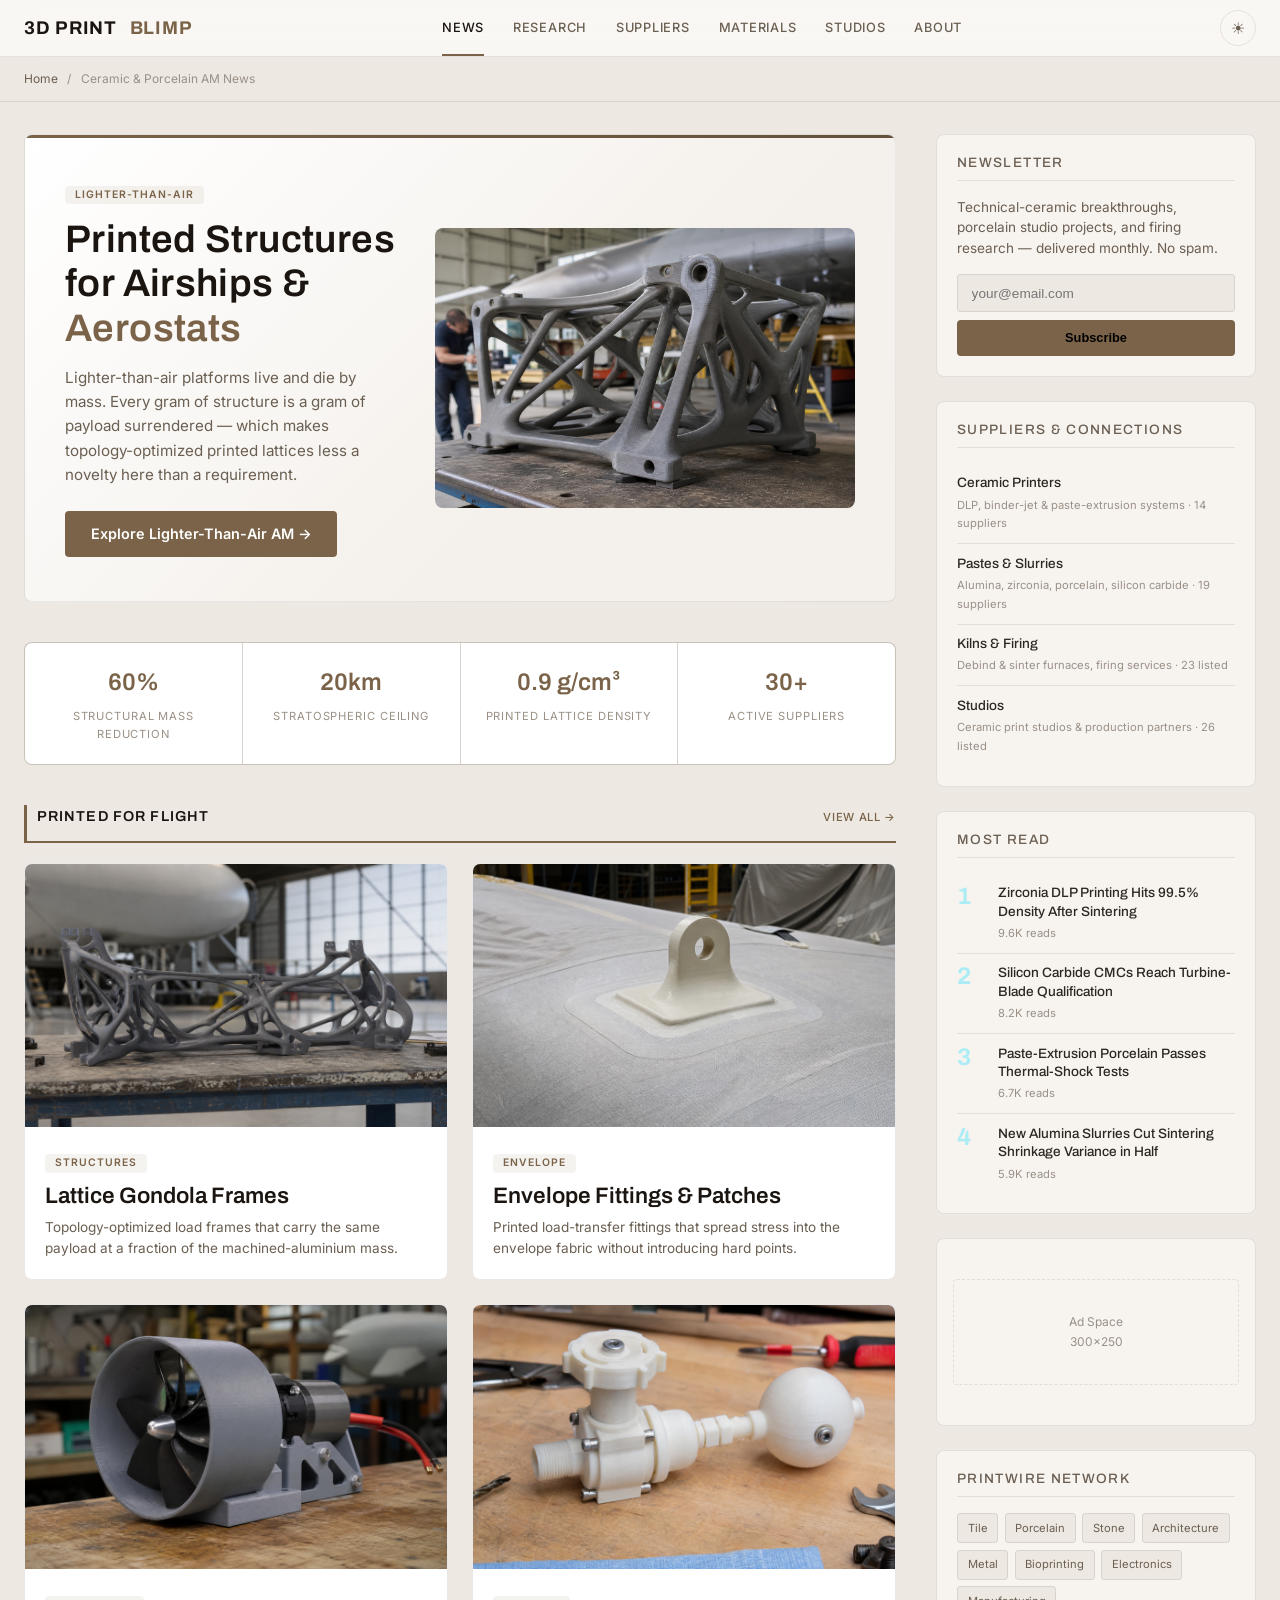
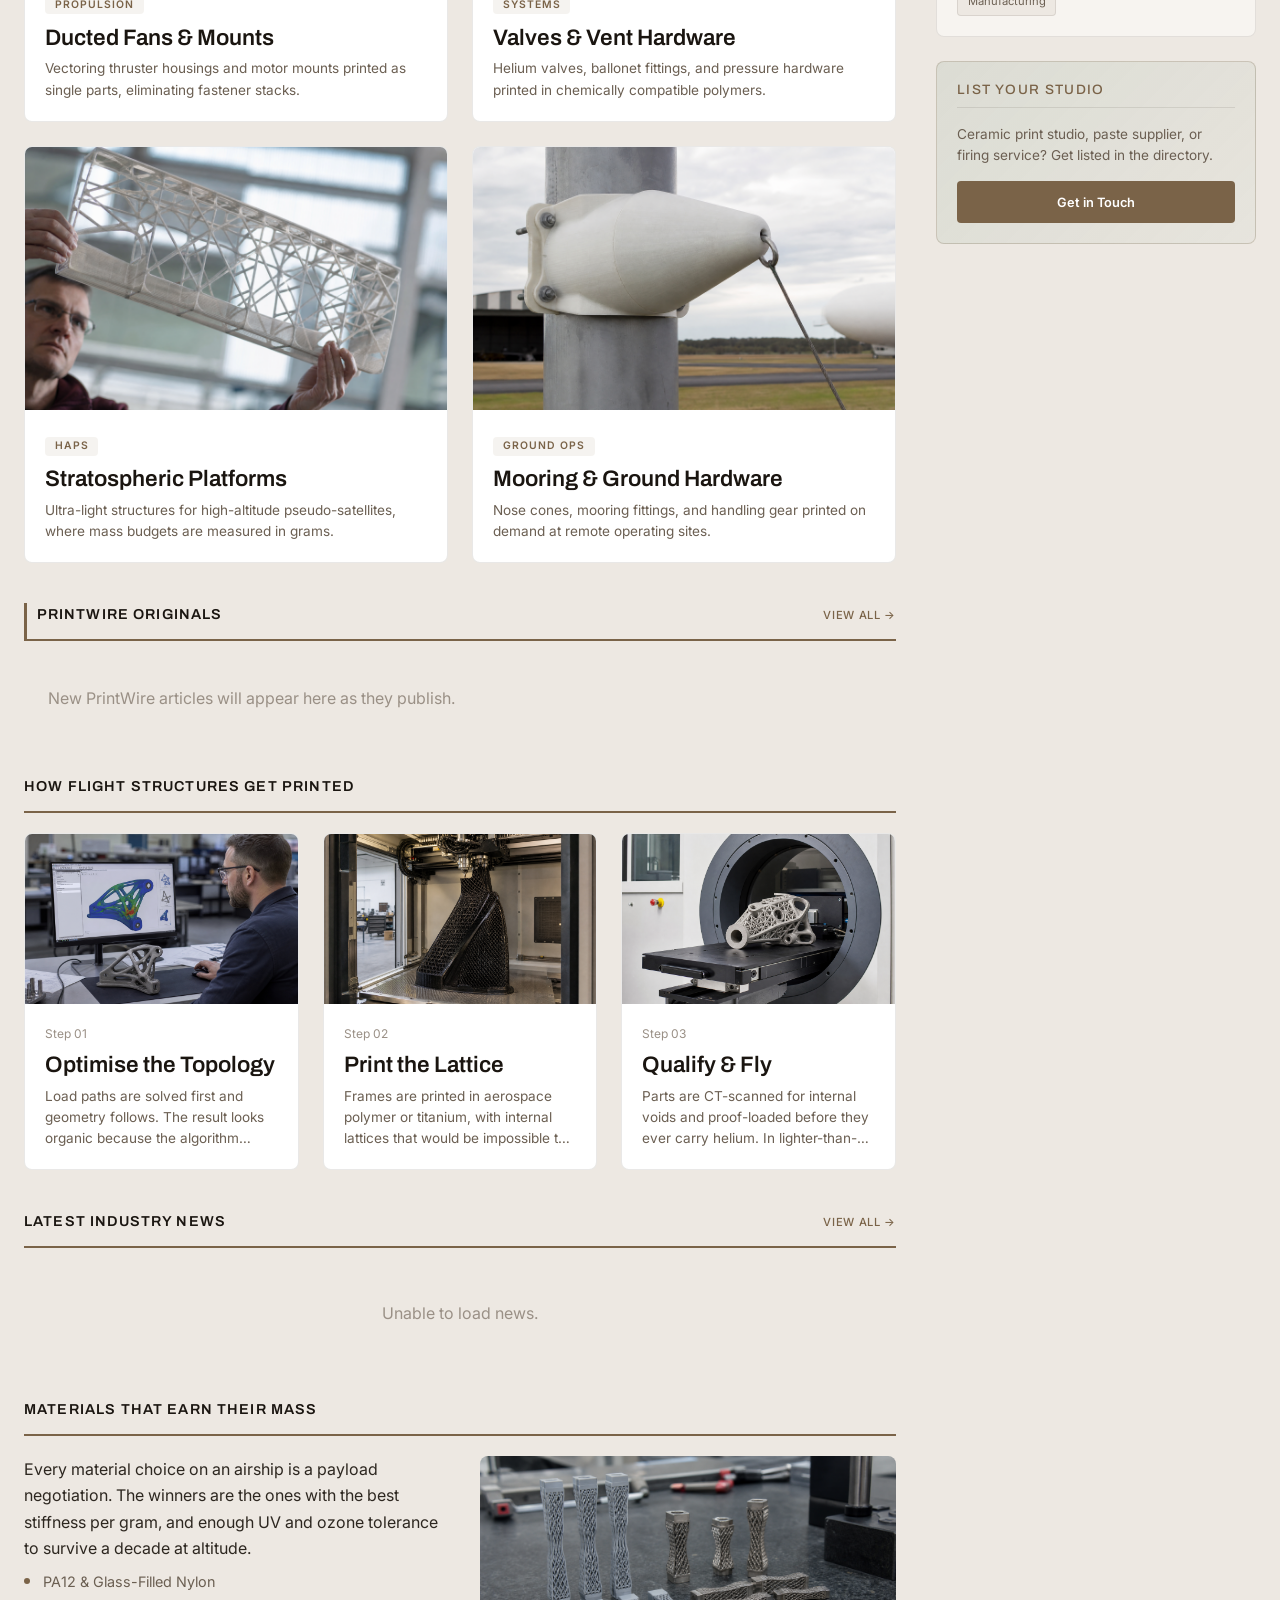
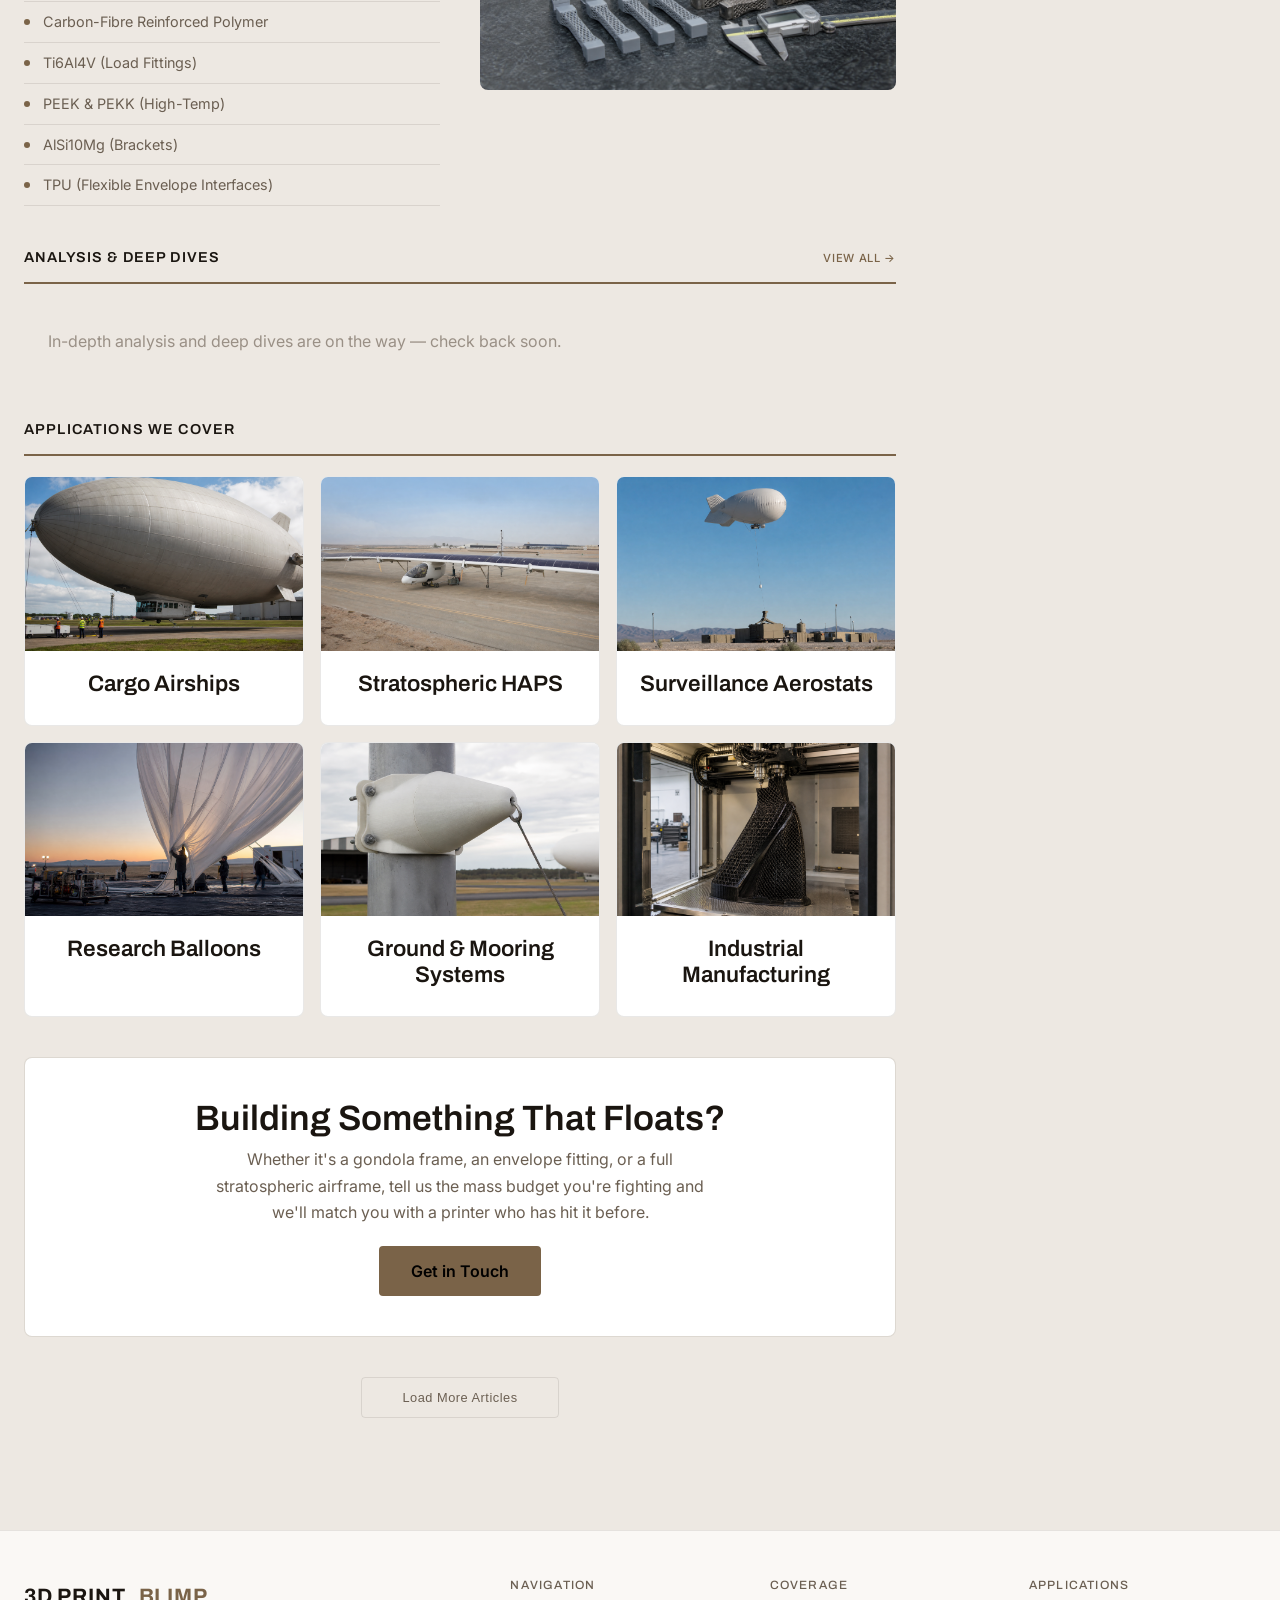
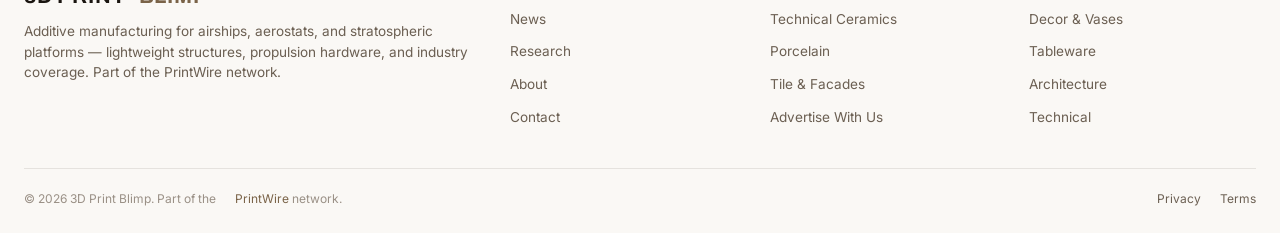
==== commit f970cb47: "Fix broken template image refs; relabel category cards for airships" ====
--- a/static/index.html
+++ b/static/index.html
@@ -197,12 +197,12 @@
         <div class="ed-card-body"><h3>Research Balloons</h3></div>
       </a>
       <a href="#" class="ed-card" style="text-align:center;">
-        <img class="ed-card-img" src="images/07_studio_workstation.png" alt="Studios">
-        <div class="ed-card-body"><h3>Studios</h3></div>
+        <img class="ed-card-img" src="images/07_mooring.png" alt="Studios">
+        <div class="ed-card-body"><h3>Ground & Mooring Systems</h3></div>
       </a>
       <a href="#" class="ed-card" style="text-align:center;">
         <img class="ed-card-img" src="images/09_lattice_print.png" alt="Industrial">
-        <div class="ed-card-body"><h3>Industrial</h3></div>
+        <div class="ed-card-body"><h3>Industrial Manufacturing</h3></div>
       </a>
     </div>
 
@@ -427,9 +427,9 @@
   var loaded = 0;
   var total = feeds.length;
   var fallbackImgs = [
-    'images/01_voronoi_vase.png','images/02_printer_action.png','images/03_textured_collection.png',
-    'images/05_lattice_cubes.png','images/10_qualify_test.png','images/07_studio_workstation.png',
-    'images/09_abstract_sculpture.png','images/09_lattice_print.png'
+    'images/02_gondola_frame.png','images/08_topology_optimize.png','images/11_material_lattice.png',
+    'images/04_ducted_fan.png','images/10_qualify_test.png','images/07_mooring.png',
+    'images/12_app_cargo.png','images/09_lattice_print.png'
   ];
 
   function stripHtml(html) {
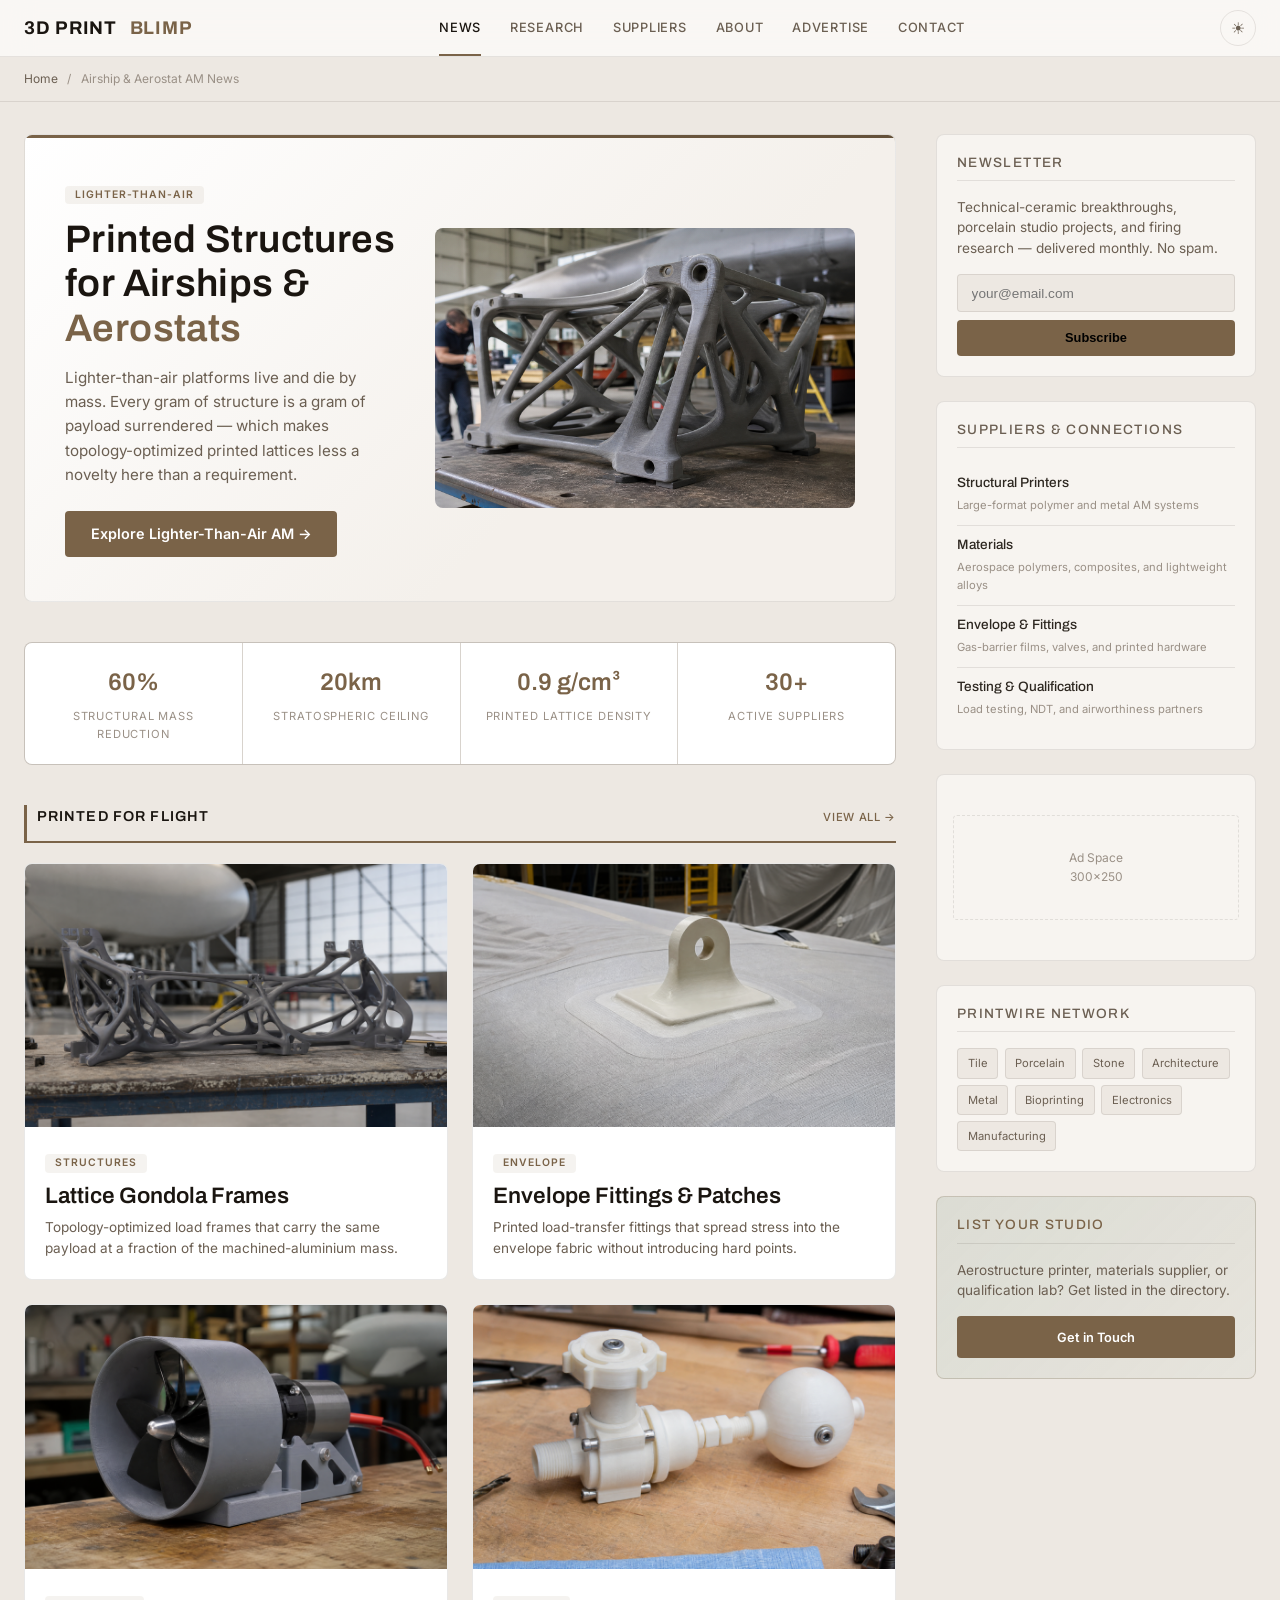
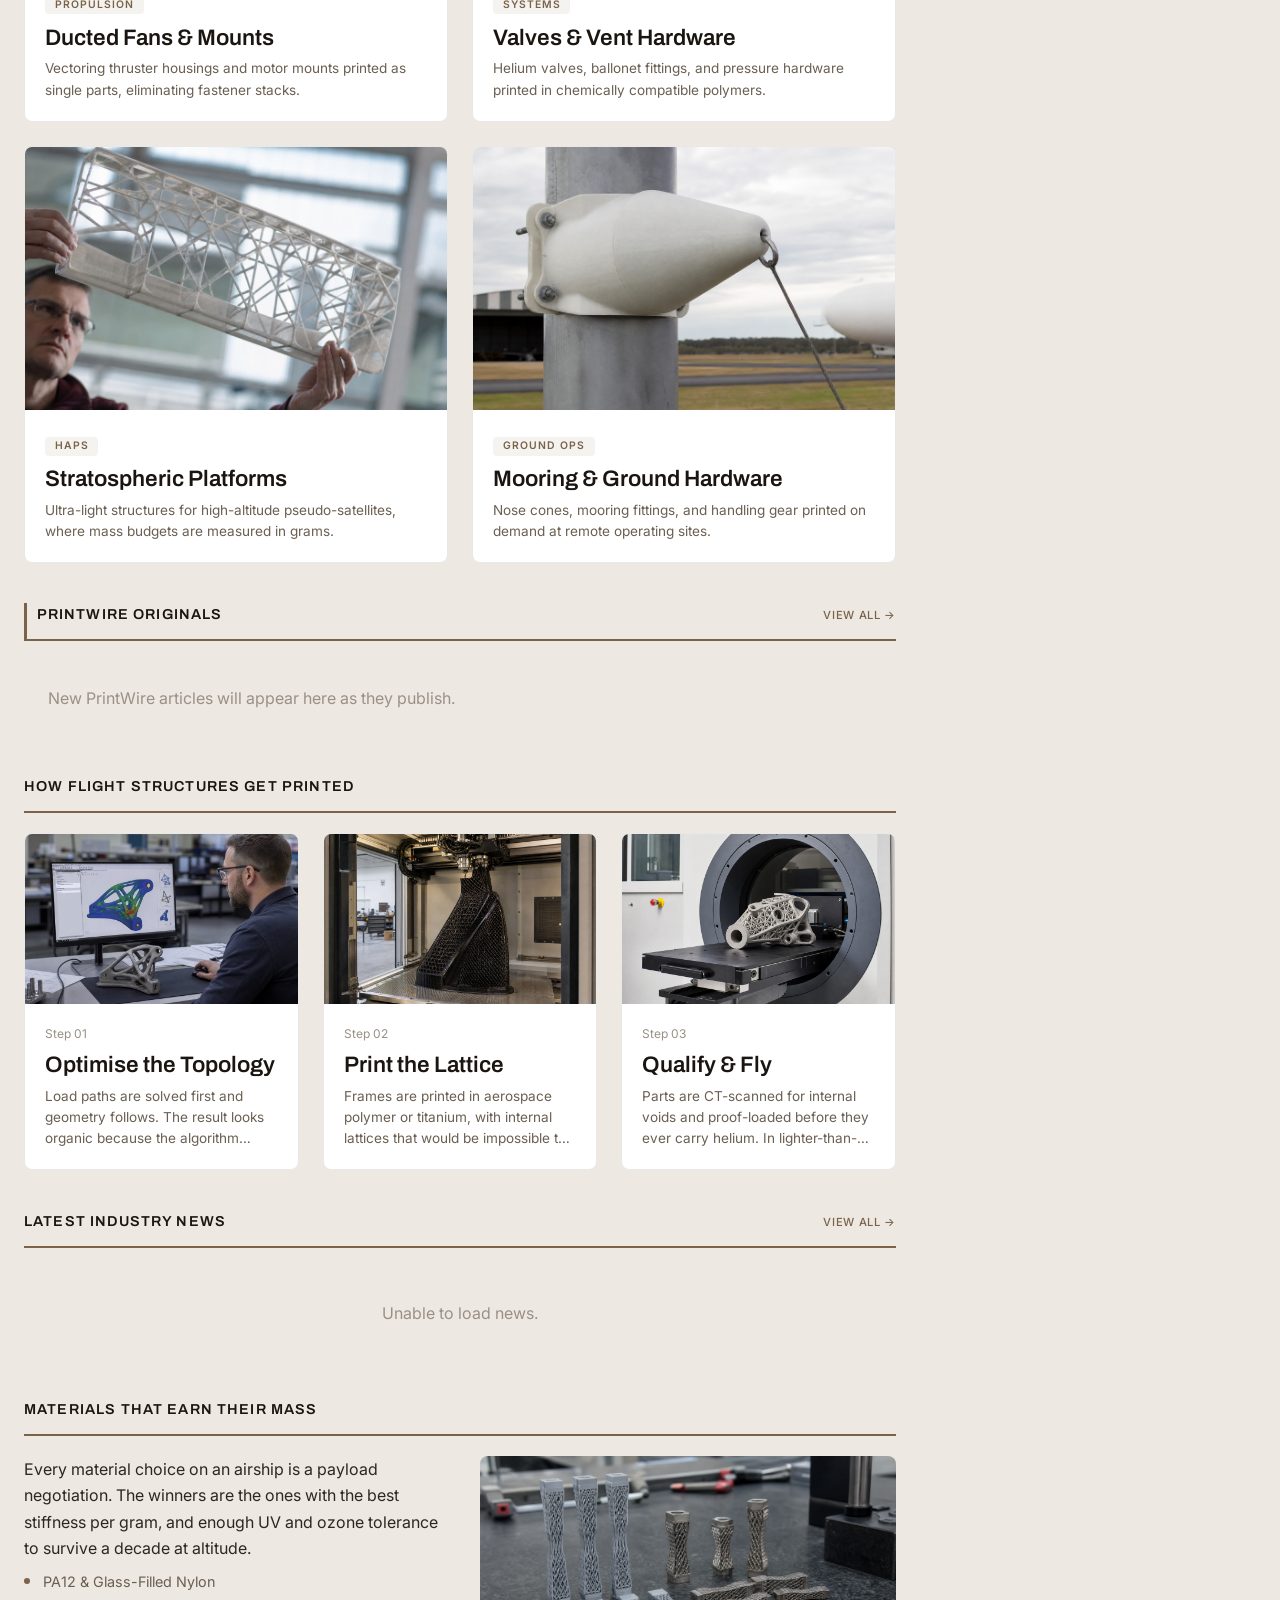
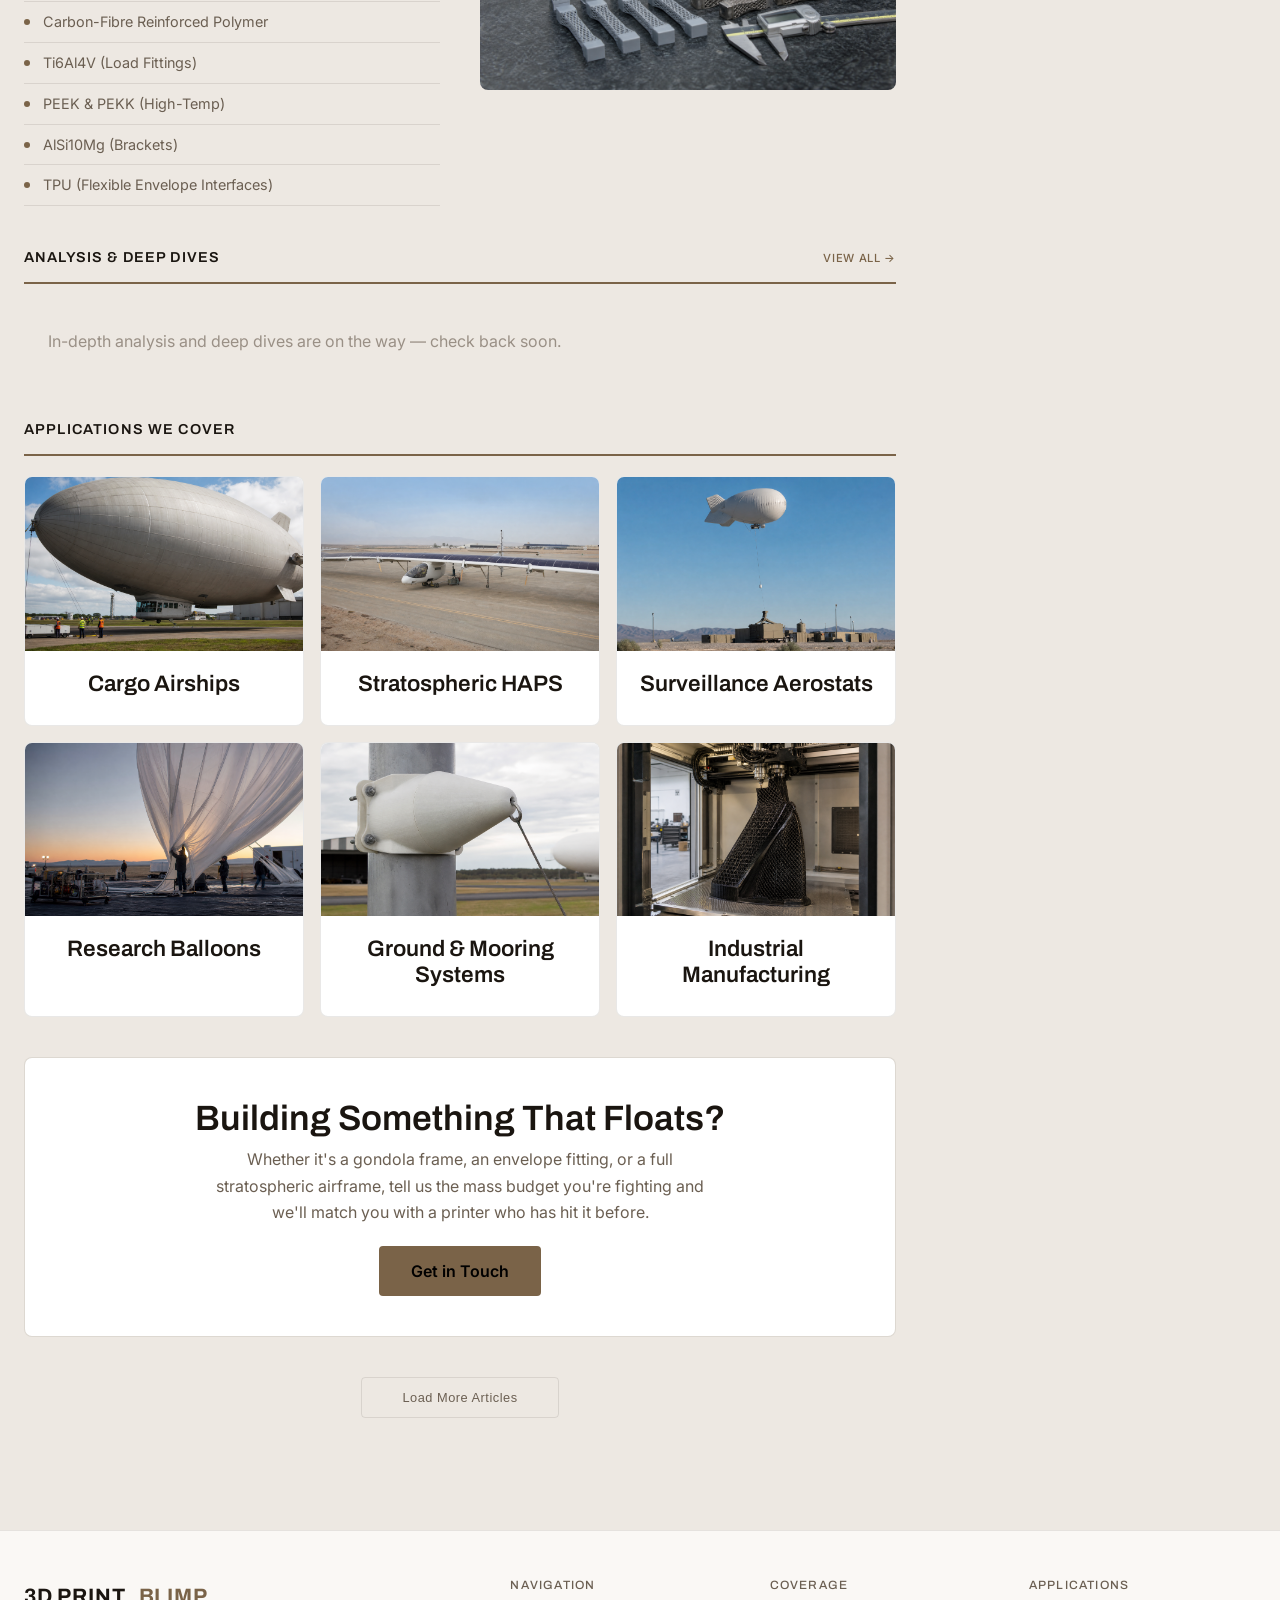
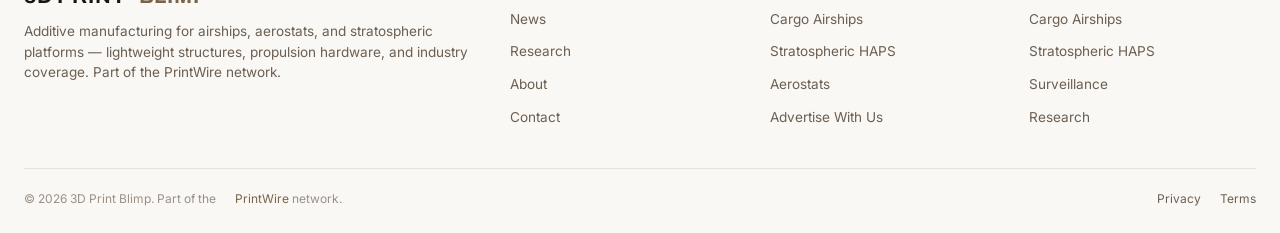
==== commit 044ab7d0: "Fix nav links; remove ceramic-template content; strip dead stone config and stale build artifacts" ====
--- a/static/index.html
+++ b/static/index.html
@@ -32,9 +32,9 @@
       <a href="index.html" class="active">News</a>
       <a href="/articles/">Research</a>
       <a href="#suppliers">Suppliers</a>
-      <a href="#suppliers">Materials</a>
-      <a href="#suppliers">Studios</a>
       <a href="about.html">About</a>
+      <a href="advertise.html">Advertise</a>
+      <a href="contact.html">Contact</a>
     </nav>
     <button class="ed-theme-toggle" id="themeToggle" aria-label="Toggle light/dark mode" title="Toggle light/dark mode">&#9728;</button>
   </div>
@@ -42,7 +42,7 @@
 
 <!-- ── Breadcrumbs ────────────────────────────── -->
 <div class="ed-breadcrumbs">
-  <a href="index.html">Home</a> <span>/</span> Ceramic &amp; Porcelain AM News
+  <a href="index.html">Home</a> <span>/</span> Airship &amp; Aerostat AM News
 </div>
 
 <!-- ── Main Layout ────────────────────────────── -->
@@ -181,11 +181,11 @@
     </div>
     <div class="ed-card-grid" style="grid-template-columns: repeat(3, 1fr); gap: 1rem; margin-bottom: 2.5rem;">
       <a href="#" class="ed-card" style="text-align:center;">
-        <img class="ed-card-img" src="images/12_app_cargo.png" alt="Decor & Vases">
+        <img class="ed-card-img" src="images/12_app_cargo.png" alt="Cargo Airships">
         <div class="ed-card-body"><h3>Cargo Airships</h3></div>
       </a>
       <a href="#" class="ed-card" style="text-align:center;">
-        <img class="ed-card-img" src="images/13_app_haps.png" alt="Tableware">
+        <img class="ed-card-img" src="images/13_app_haps.png" alt="Stratospheric HAPS">
         <div class="ed-card-body"><h3>Stratospheric HAPS</h3></div>
       </a>
       <a href="#" class="ed-card" style="text-align:center;">
@@ -241,62 +241,30 @@
       <h4>Suppliers &amp; Connections</h4>
       <div class="ed-popular-item">
         <div>
-          <h3><a href="#">Ceramic Printers</a></h3>
-          <div class="ed-popular-meta">DLP, binder-jet &amp; paste-extrusion systems · 14 suppliers</div>
+          <h3><a href="/articles/">Structural Printers</a></h3>
+          <div class="ed-popular-meta">Large-format polymer and metal AM systems</div>
         </div>
       </div>
       <div class="ed-popular-item">
         <div>
-          <h3><a href="#">Pastes &amp; Slurries</a></h3>
-          <div class="ed-popular-meta">Alumina, zirconia, porcelain, silicon carbide · 19 suppliers</div>
+          <h3><a href="/articles/">Materials</a></h3>
+          <div class="ed-popular-meta">Aerospace polymers, composites, and lightweight alloys</div>
         </div>
       </div>
       <div class="ed-popular-item">
         <div>
-          <h3><a href="#">Kilns &amp; Firing</a></h3>
-          <div class="ed-popular-meta">Debind &amp; sinter furnaces, firing services · 23 listed</div>
+          <h3><a href="/articles/">Envelope &amp; Fittings</a></h3>
+          <div class="ed-popular-meta">Gas-barrier films, valves, and printed hardware</div>
         </div>
       </div>
       <div class="ed-popular-item">
         <div>
-          <h3><a href="#">Studios</a></h3>
-          <div class="ed-popular-meta">Ceramic print studios &amp; production partners · 26 listed</div>
+          <h3><a href="/articles/">Testing &amp; Qualification</a></h3>
+          <div class="ed-popular-meta">Load testing, NDT, and airworthiness partners</div>
         </div>
       </div>
     </div>
 
-    <!-- Most Read -->
-    <div class="ed-sidebar-block">
-      <h4>Most Read</h4>
-      <div class="ed-popular-item">
-        <span class="ed-popular-num">1</span>
-        <div>
-          <h3><a href="#">Zirconia DLP Printing Hits 99.5% Density After Sintering</a></h3>
-          <div class="ed-popular-meta">9.6K reads</div>
-        </div>
-      </div>
-      <div class="ed-popular-item">
-        <span class="ed-popular-num">2</span>
-        <div>
-          <h3><a href="#">Silicon Carbide CMCs Reach Turbine-Blade Qualification</a></h3>
-          <div class="ed-popular-meta">8.2K reads</div>
-        </div>
-      </div>
-      <div class="ed-popular-item">
-        <span class="ed-popular-num">3</span>
-        <div>
-          <h3><a href="#">Paste-Extrusion Porcelain Passes Thermal-Shock Tests</a></h3>
-          <div class="ed-popular-meta">6.7K reads</div>
-        </div>
-      </div>
-      <div class="ed-popular-item">
-        <span class="ed-popular-num">4</span>
-        <div>
-          <h3><a href="#">New Alumina Slurries Cut Sintering Shrinkage Variance in Half</a></h3>
-          <div class="ed-popular-meta">5.9K reads</div>
-        </div>
-      </div>
-    </div>
 
     <!-- Ad Placeholder -->
     <div class="ed-sidebar-block" style="text-align:center; color: var(--text-faint); font-size: 0.75rem; padding: 2.5rem 1rem;">
@@ -323,7 +291,7 @@
     <!-- Studio CTA -->
     <div class="ed-sidebar-block" style="background: linear-gradient(135deg, rgba(94,139,110,0.12), rgba(94,139,110,0.04)); border-color: var(--border-accent);">
       <h4 style="color: var(--accent);">List Your Studio</h4>
-      <p style="font-size: 0.85rem; color: var(--text-dim); margin-bottom: 1rem; line-height: 1.5;">Ceramic print studio, paste supplier, or firing service? Get listed in the directory.</p>
+      <p style="font-size: 0.85rem; color: var(--text-dim); margin-bottom: 1rem; line-height: 1.5;">Aerostructure printer, materials supplier, or qualification lab? Get listed in the directory.</p>
       <a href="contact.html" style="display:block;text-align:center;padding:0.65rem;background:var(--accent);border-radius:4px;color:#fff;font-weight:600;font-size:0.8rem;transition:background 0.25s;" onmouseover="this.style.background='var(--accent-dark)'" onmouseout="this.style.background='var(--accent)'">Get in Touch</a>
     </div>
 
@@ -349,19 +317,19 @@
     <div>
       <h4>Coverage</h4>
       <ul>
-        <li><a href="#">Technical Ceramics</a></li>
-        <li><a href="#">Porcelain</a></li>
-        <li><a href="#">Tile &amp; Facades</a></li>
+        <li><a href="/articles/">Cargo Airships</a></li>
+        <li><a href="/articles/">Stratospheric HAPS</a></li>
+        <li><a href="/articles/">Aerostats</a></li>
         <li><a href="advertise.html">Advertise With Us</a></li>
       </ul>
     </div>
     <div>
       <h4>Applications</h4>
       <ul>
-        <li><a href="#">Decor &amp; Vases</a></li>
-        <li><a href="#">Tableware</a></li>
-        <li><a href="#">Architecture</a></li>
-        <li><a href="#">Technical</a></li>
+        <li><a href="/articles/">Cargo Airships</a></li>
+        <li><a href="/articles/">Stratospheric HAPS</a></li>
+        <li><a href="/articles/">Surveillance</a></li>
+        <li><a href="/articles/">Research</a></li>
       </ul>
     </div>
   </div>
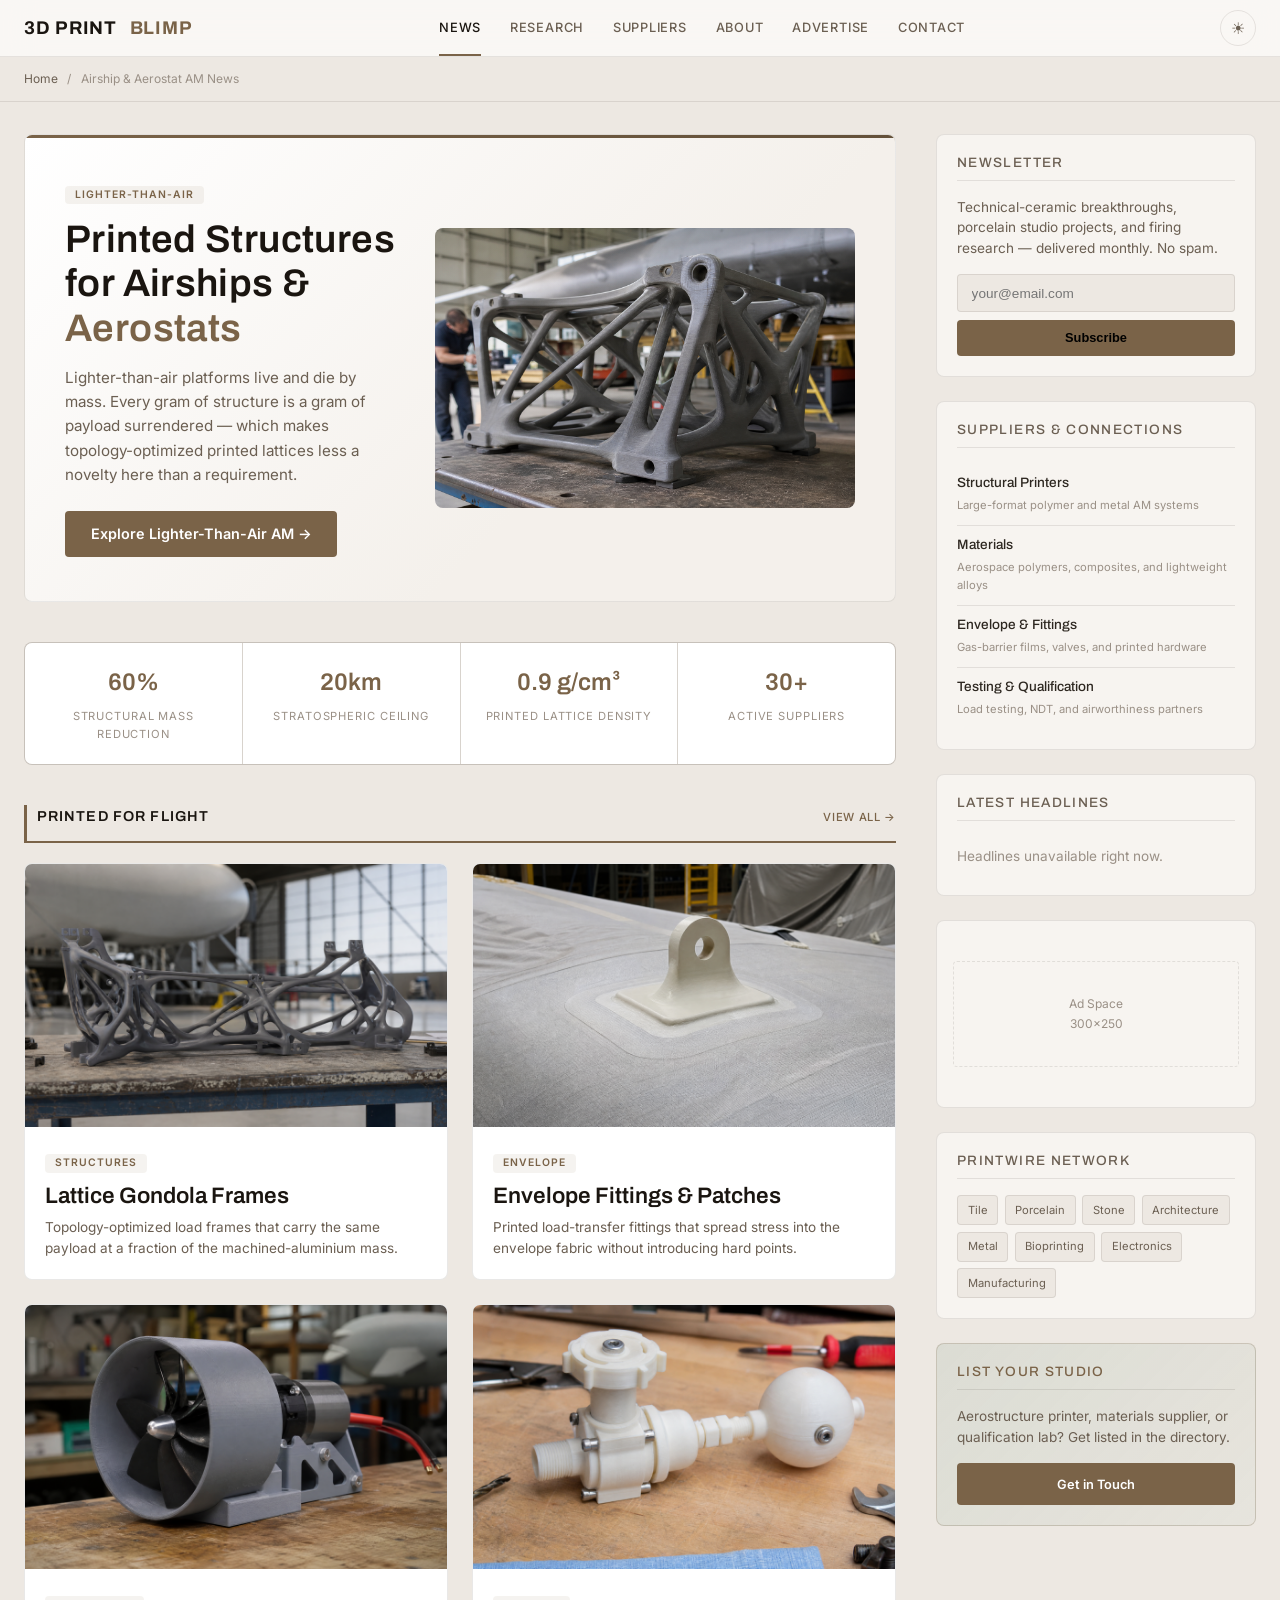
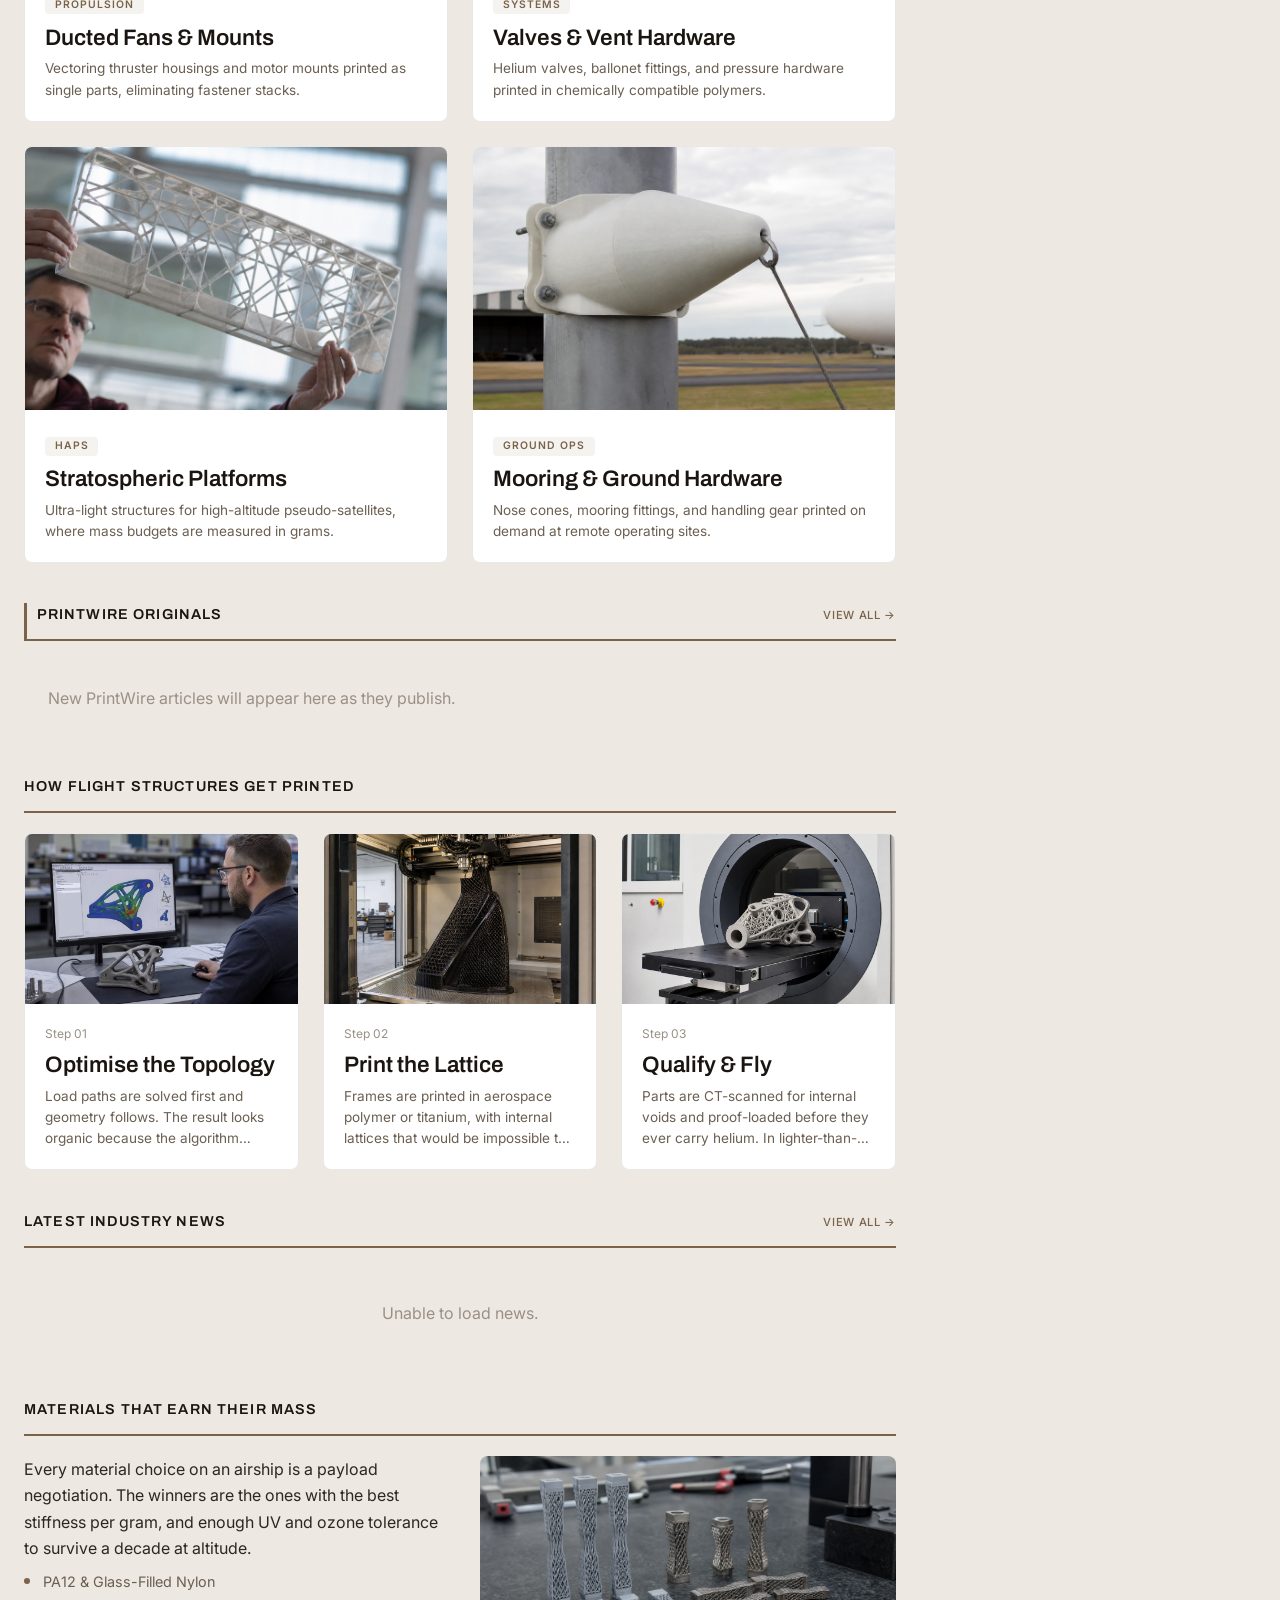
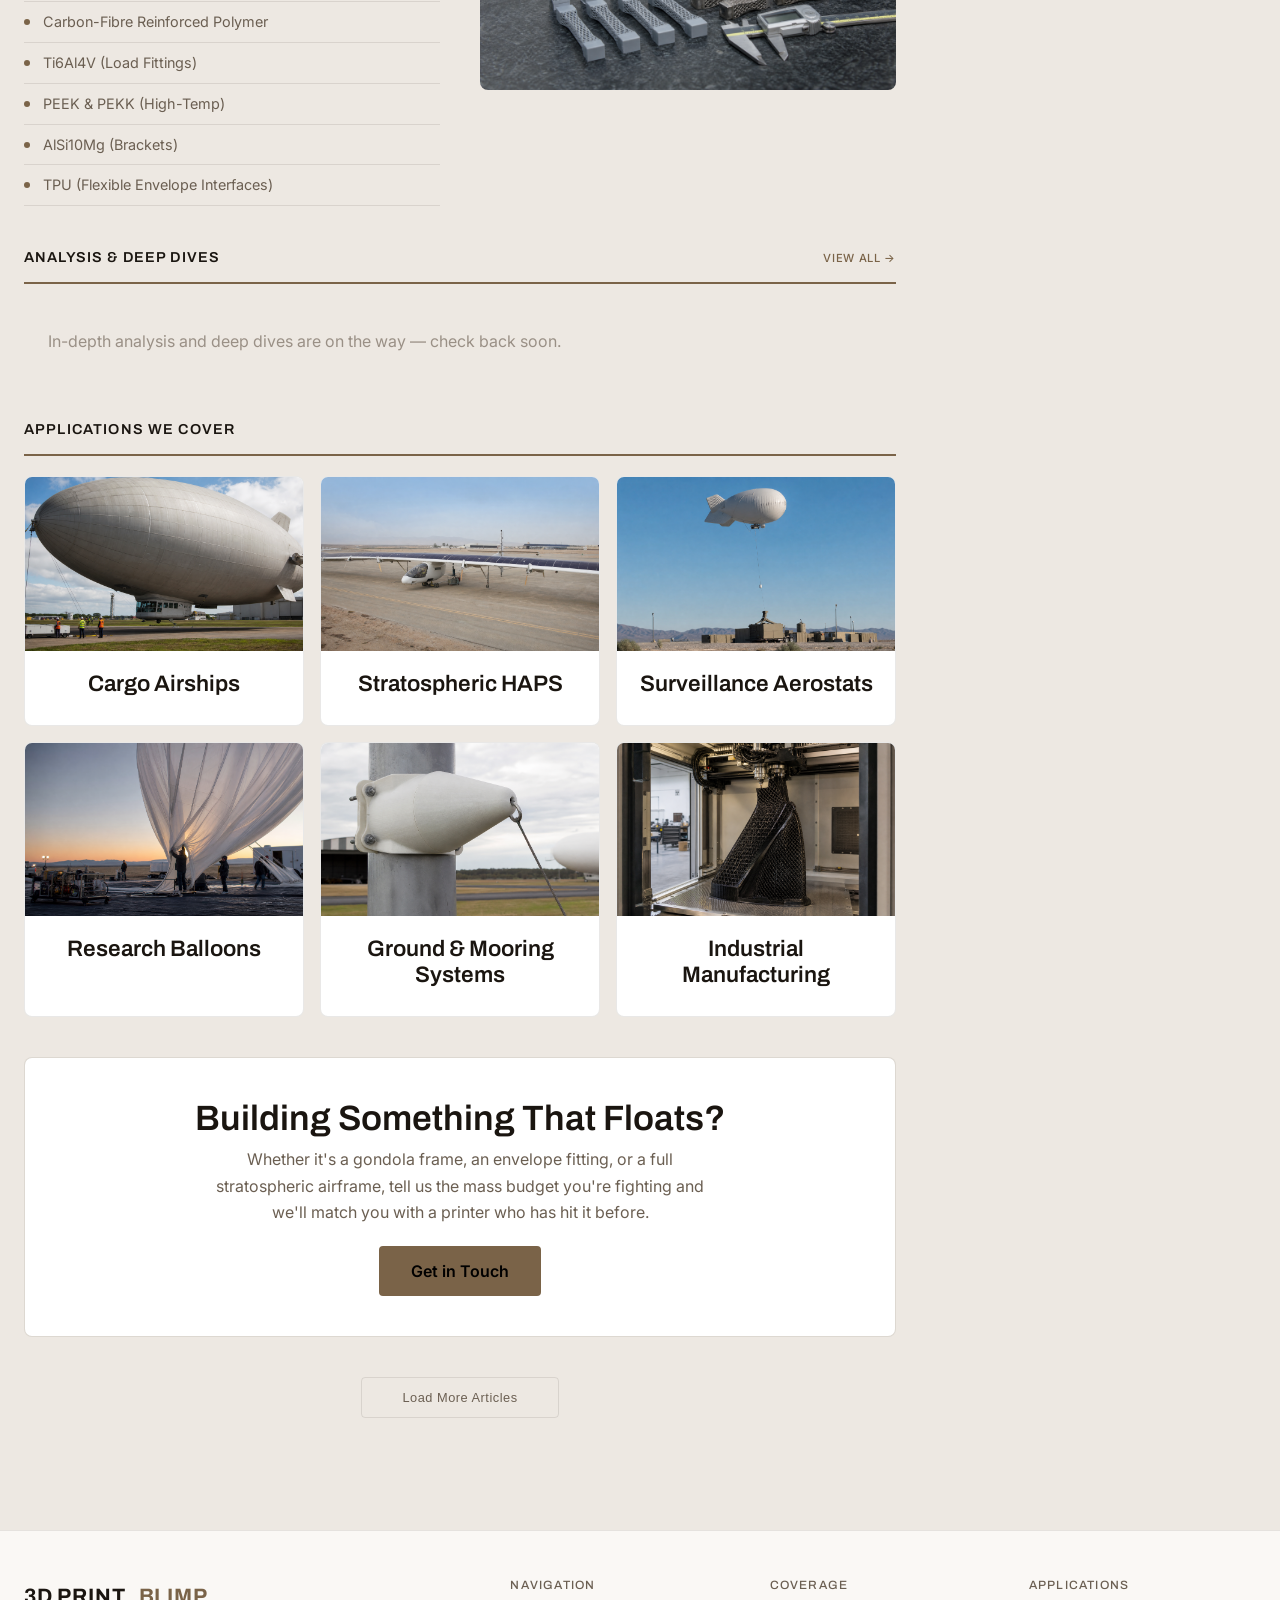
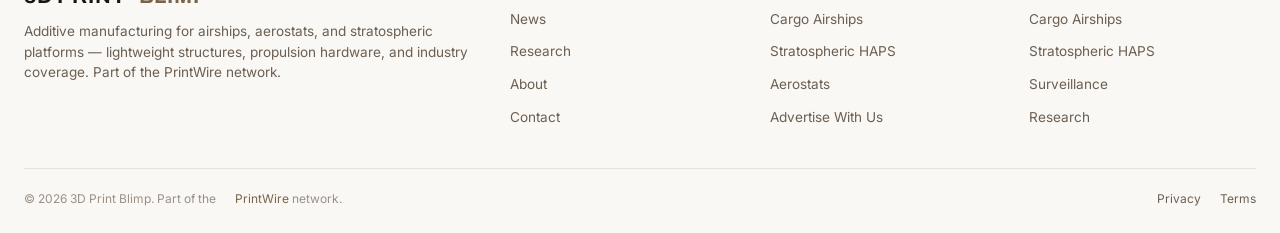
==== commit 8736a1b2: "Replace fabricated Most Read block with real headlines from live industry feeds" ====
--- a/static/index.html
+++ b/static/index.html
@@ -265,6 +265,14 @@
       </div>
     </div>
 
+
+    <!-- Latest Headlines (real, pulled from live industry feeds) -->
+    <div class="ed-sidebar-block">
+      <h4>Latest Headlines</h4>
+      <div id="latestHeadlines">
+        <div style="padding:0.5rem 0;color:var(--text-faint);font-size:0.85rem;">Loading latest coverage…</div>
+      </div>
+    </div>
 
     <!-- Ad Placeholder -->
     <div class="ed-sidebar-block" style="text-align:center; color: var(--text-faint); font-size: 0.75rem; padding: 2.5rem 1rem;">
@@ -473,6 +481,26 @@
     grid.innerHTML = top.length
       ? top.map(card).join('')
       : '<div style="grid-column:1/-1;text-align:center;padding:2rem;color:var(--text-faint);">Unable to load news.</div>';
+
+    // Sidebar: real headlines from the same live feeds. No fabricated titles or read counts.
+    var side = document.getElementById('latestHeadlines');
+    if (side) {
+      var picks = merged.slice(0, 5);
+      side.innerHTML = picks.length
+        ? picks.map(function(a, i){
+            var attrs = a.local
+              ? 'href="' + esc(a.link) + '"'
+              : 'href="' + esc(a.link) + '" target="_blank" rel="noopener"';
+            return '<div class="ed-popular-item">' +
+              '<span class="ed-popular-num">' + (i + 1) + '</span>' +
+              '<div>' +
+                '<h3><a ' + attrs + '>' + esc(a.title) + '</a></h3>' +
+                '<div class="ed-popular-meta">' + esc(a.source || '') +
+                  (a.dateStr ? ' · ' + esc(a.dateStr) : '') + '</div>' +
+              '</div></div>';
+          }).join('')
+        : '<div style="padding:0.5rem 0;color:var(--text-faint);font-size:0.85rem;">Headlines unavailable right now.</div>';
+    }
   }
 })();
 
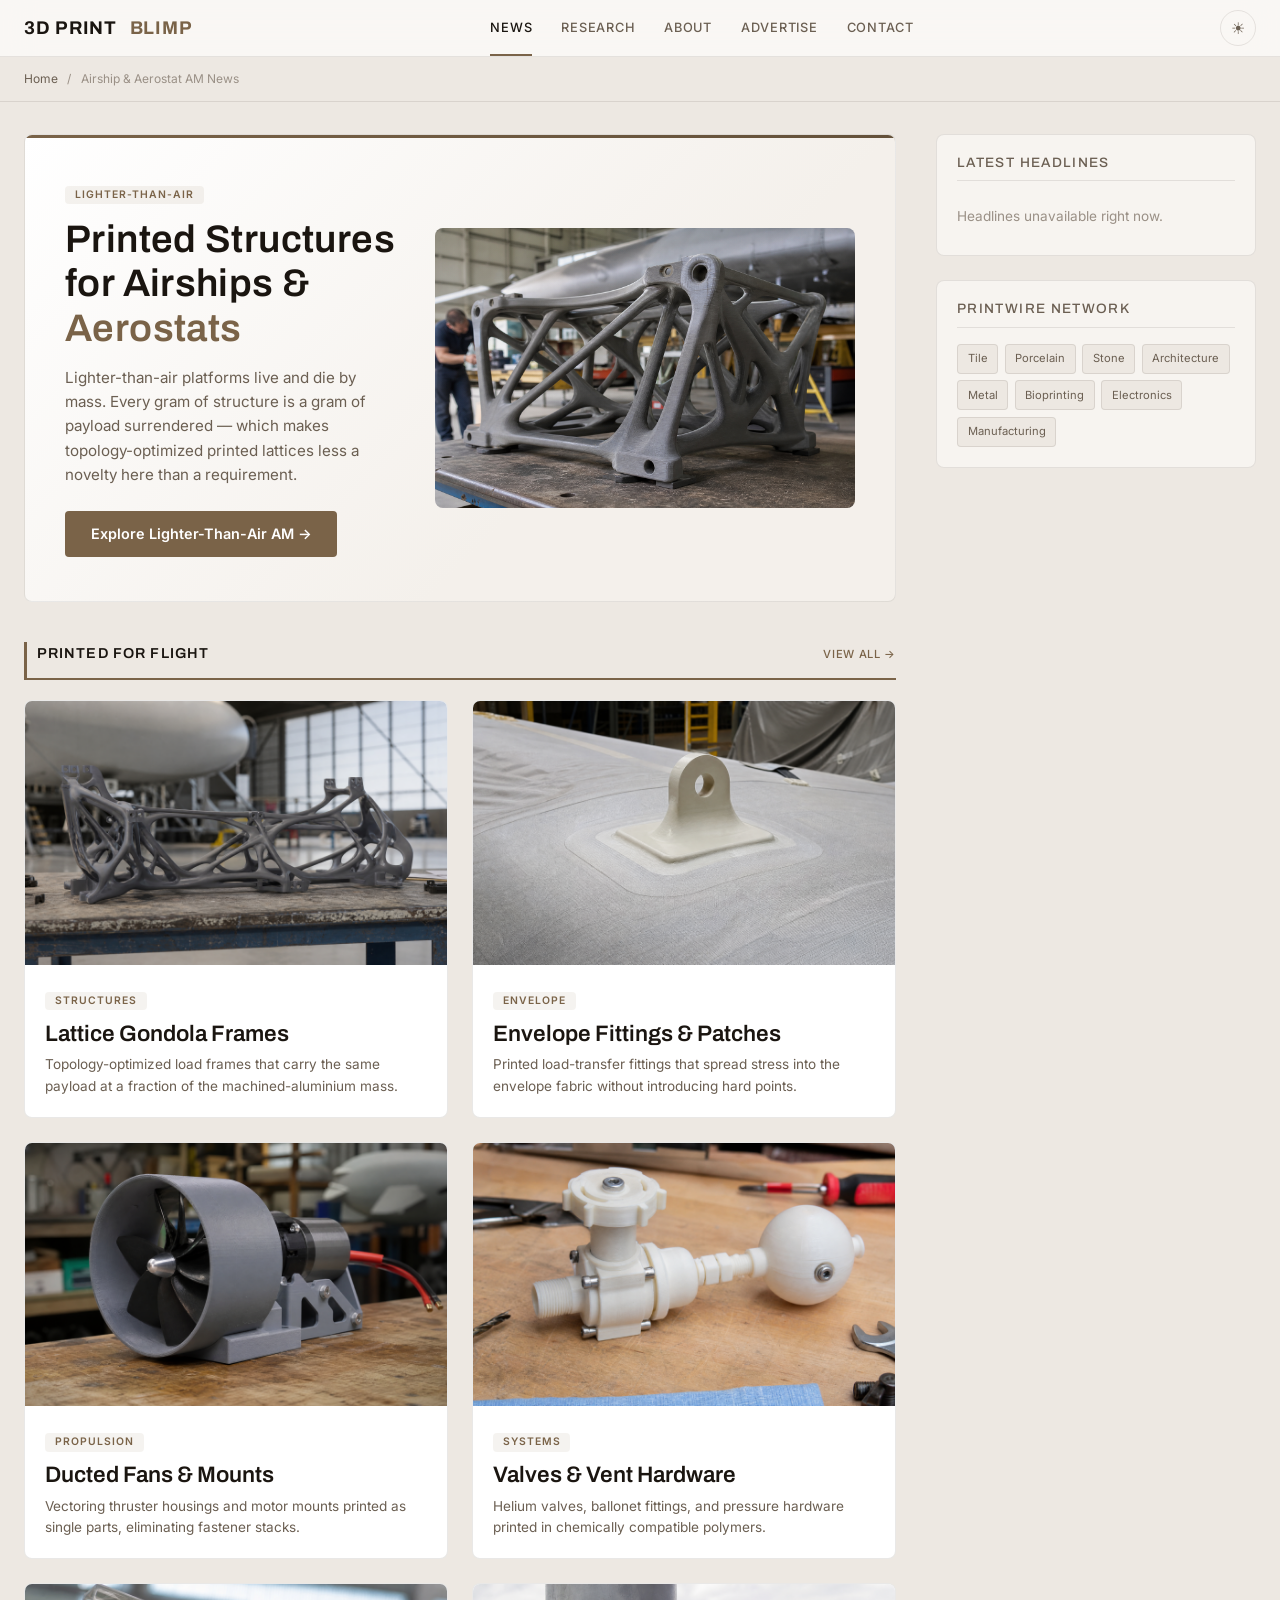
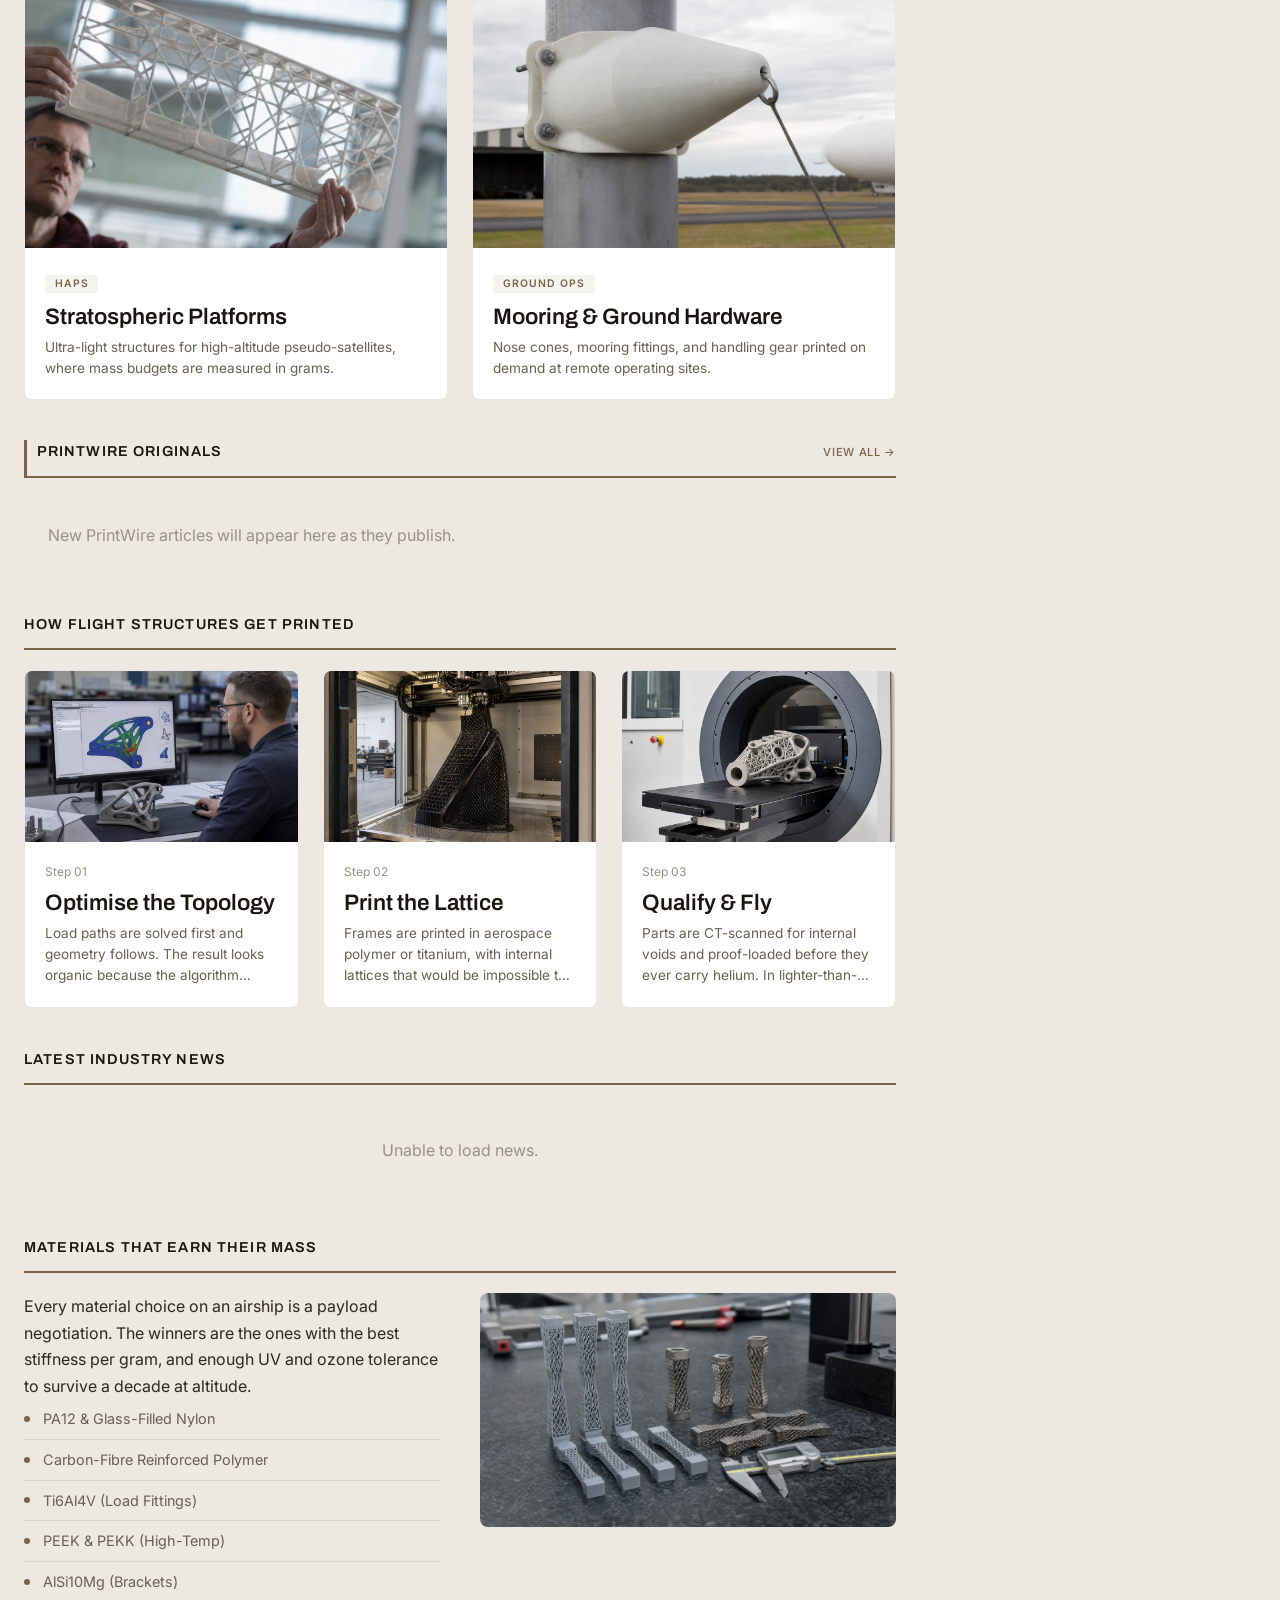
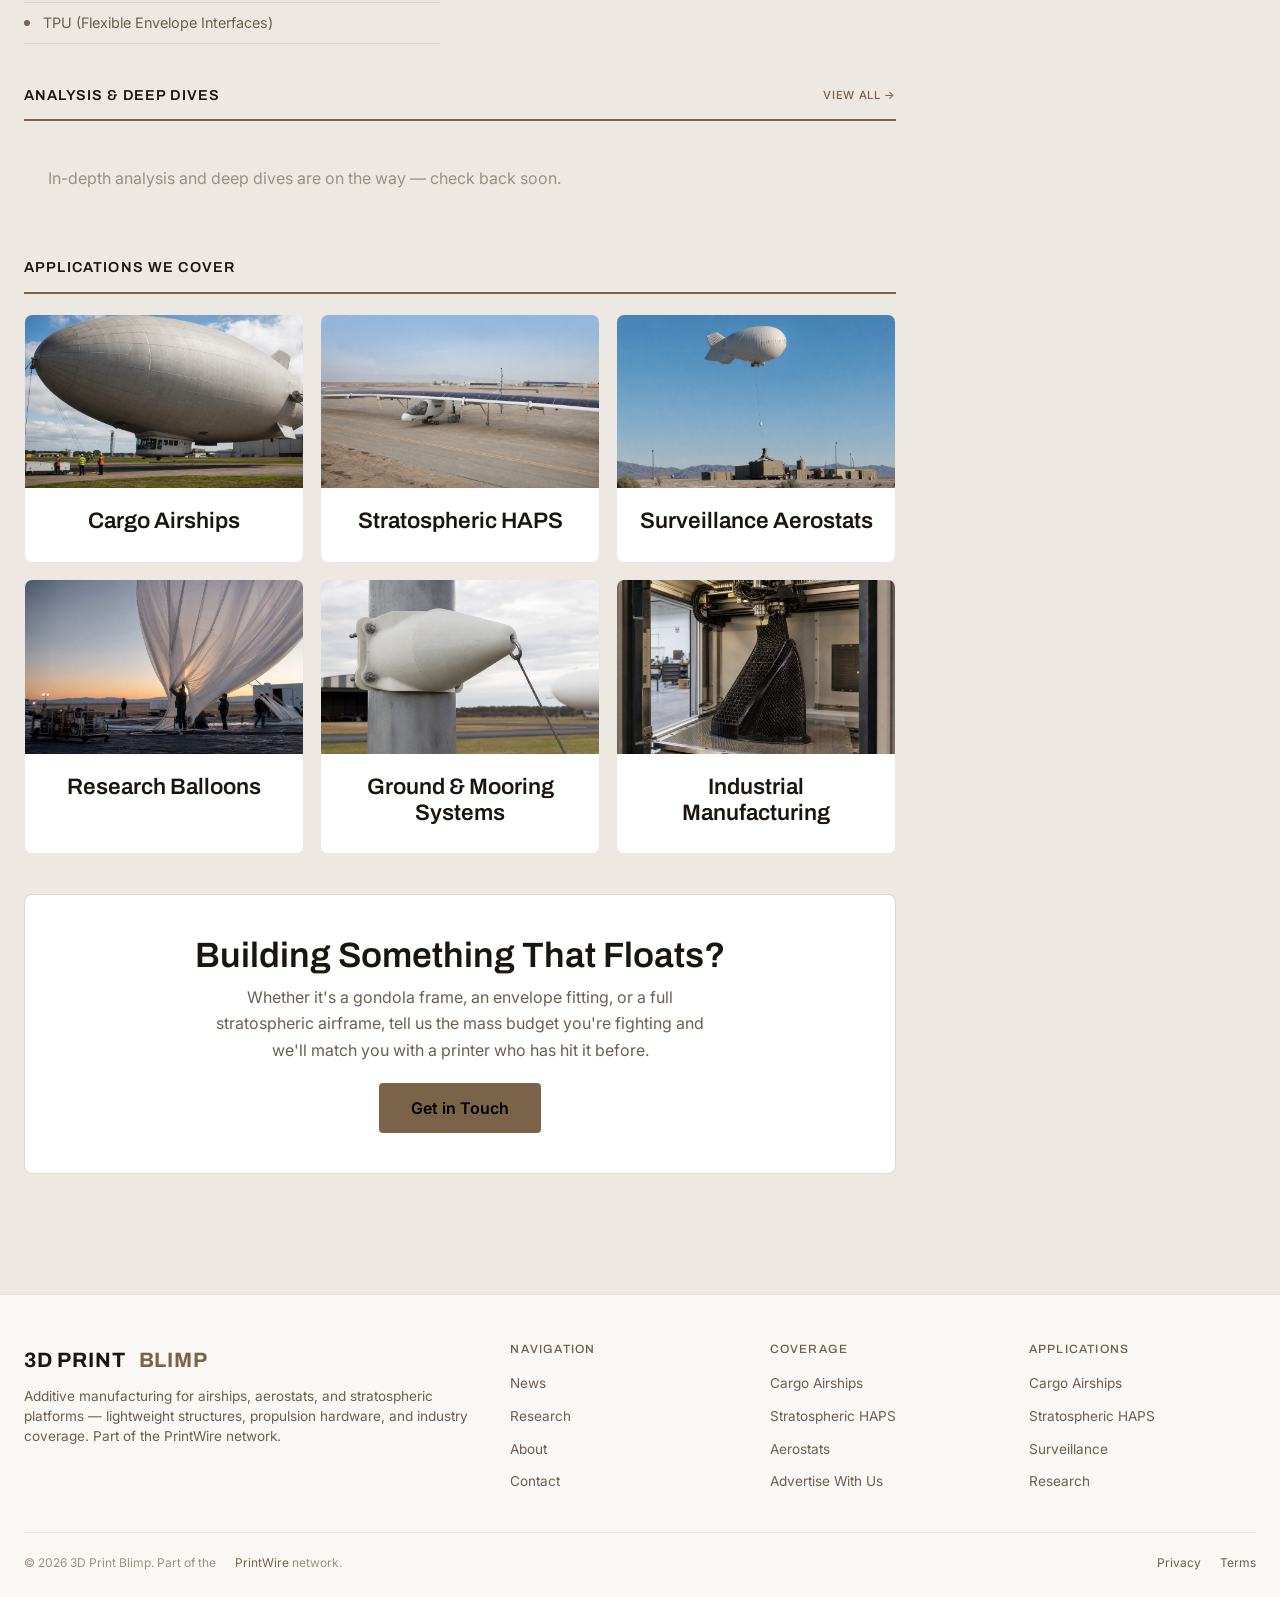
==== commit 0a57b653: "Site fixes: remove fabricated content and false claims, add privacy and terms Fix batch of 2026-11-2" ====
--- a/static/index.html
+++ b/static/index.html
@@ -31,7 +31,6 @@
     <nav class="ed-nav">
       <a href="index.html" class="active">News</a>
       <a href="/articles/">Research</a>
-      <a href="#suppliers">Suppliers</a>
       <a href="about.html">About</a>
       <a href="advertise.html">Advertise</a>
       <a href="contact.html">Contact</a>
@@ -62,25 +61,6 @@
       </div>
     </article>
 
-    <!-- Stats Bar -->
-    <div class="ed-stats">
-      <div class="ed-stat">
-        <div class="ed-stat-value">60%</div>
-        <div class="ed-stat-label">Structural Mass Reduction</div>
-      </div>
-      <div class="ed-stat">
-        <div class="ed-stat-value">20km</div>
-        <div class="ed-stat-label">Stratospheric Ceiling</div>
-      </div>
-      <div class="ed-stat">
-        <div class="ed-stat-value">0.9 g/cm³</div>
-        <div class="ed-stat-label">Printed Lattice Density</div>
-      </div>
-      <div class="ed-stat">
-        <div class="ed-stat-value">30+</div>
-        <div class="ed-stat-label">Active Suppliers</div>
-      </div>
-    </div>
 
     <!-- Printed showcase (bespoke) -->
     <div class="ed-section-label" style="border-left:3px solid var(--accent);padding-left:0.6rem;">
@@ -143,7 +123,7 @@
     <!-- Latest News — PrintWire + industry (RSS) -->
     <div class="ed-section-label">
       Latest Industry News
-      <a href="#">View All &rarr;</a>
+      
     </div>
     <div class="ed-card-grid" id="newsGrid">
       <div style="grid-column: 1/-1; text-align:center; padding:2rem; color:var(--text-faint);">Loading latest news…</div>
@@ -180,30 +160,30 @@
       Applications We Cover
     </div>
     <div class="ed-card-grid" style="grid-template-columns: repeat(3, 1fr); gap: 1rem; margin-bottom: 2.5rem;">
-      <a href="#" class="ed-card" style="text-align:center;">
+      <div class="ed-card" style="text-align:center;">
         <img class="ed-card-img" src="images/12_app_cargo.png" alt="Cargo Airships">
         <div class="ed-card-body"><h3>Cargo Airships</h3></div>
-      </a>
-      <a href="#" class="ed-card" style="text-align:center;">
+      </div>
+      <div class="ed-card" style="text-align:center;">
         <img class="ed-card-img" src="images/13_app_haps.png" alt="Stratospheric HAPS">
         <div class="ed-card-body"><h3>Stratospheric HAPS</h3></div>
-      </a>
-      <a href="#" class="ed-card" style="text-align:center;">
+      </div>
+      <div class="ed-card" style="text-align:center;">
         <img class="ed-card-img" src="images/14_app_surveillance.png" alt="Architecture">
         <div class="ed-card-body"><h3>Surveillance Aerostats</h3></div>
-      </a>
-      <a href="#" class="ed-card" style="text-align:center;">
+      </div>
+      <div class="ed-card" style="text-align:center;">
         <img class="ed-card-img" src="images/15_app_research.png" alt="Technical">
         <div class="ed-card-body"><h3>Research Balloons</h3></div>
-      </a>
-      <a href="#" class="ed-card" style="text-align:center;">
+      </div>
+      <div class="ed-card" style="text-align:center;">
         <img class="ed-card-img" src="images/07_mooring.png" alt="Studios">
         <div class="ed-card-body"><h3>Ground & Mooring Systems</h3></div>
-      </a>
-      <a href="#" class="ed-card" style="text-align:center;">
+      </div>
+      <div class="ed-card" style="text-align:center;">
         <img class="ed-card-img" src="images/09_lattice_print.png" alt="Industrial">
         <div class="ed-card-body"><h3>Industrial Manufacturing</h3></div>
-      </a>
+      </div>
     </div>
 
     <!-- Project CTA -->
@@ -213,57 +193,13 @@
       <a href="contact.html">Get in Touch</a>
     </div>
 
-    <!-- Load More -->
-    <div class="ed-load-more">
-      <button>Load More Articles</button>
-    </div>
 
   </div>
 
   <!-- ── Sidebar ─────────────────────────────── -->
   <aside class="ed-sidebar">
 
-    <!-- Newsletter -->
-    <div class="ed-sidebar-block ed-newsletter">
-      <h4>Newsletter</h4>
-      <p>Technical-ceramic breakthroughs, porcelain studio projects, and firing research — delivered monthly. No spam.</p>
-      <form action="https://api.web3forms.com/submit" method="POST" onsubmit="this.querySelector('button').textContent='Subscribed!';this.querySelector('button').disabled=true;">
-        <input type="hidden" name="access_key" value="6f33053b-6d08-414b-9615-665f88c98da8">
-        <input type="hidden" name="subject" value="Newsletter Signup — 3dprintblimp.com">
-        <input type="hidden" name="from_name" value="Newsletter Signup">
-        <input type="email" name="email" placeholder="your@email.com" required>
-        <button type="submit">Subscribe</button>
-      </form>
-    </div>
-
-    <!-- Suppliers & Connections -->
-    <div class="ed-sidebar-block" id="suppliers">
-      <h4>Suppliers &amp; Connections</h4>
-      <div class="ed-popular-item">
-        <div>
-          <h3><a href="/articles/">Structural Printers</a></h3>
-          <div class="ed-popular-meta">Large-format polymer and metal AM systems</div>
-        </div>
-      </div>
-      <div class="ed-popular-item">
-        <div>
-          <h3><a href="/articles/">Materials</a></h3>
-          <div class="ed-popular-meta">Aerospace polymers, composites, and lightweight alloys</div>
-        </div>
-      </div>
-      <div class="ed-popular-item">
-        <div>
-          <h3><a href="/articles/">Envelope &amp; Fittings</a></h3>
-          <div class="ed-popular-meta">Gas-barrier films, valves, and printed hardware</div>
-        </div>
-      </div>
-      <div class="ed-popular-item">
-        <div>
-          <h3><a href="/articles/">Testing &amp; Qualification</a></h3>
-          <div class="ed-popular-meta">Load testing, NDT, and airworthiness partners</div>
-        </div>
-      </div>
-    </div>
+
 
 
     <!-- Latest Headlines (real, pulled from live industry feeds) -->
@@ -274,12 +210,6 @@
       </div>
     </div>
 
-    <!-- Ad Placeholder -->
-    <div class="ed-sidebar-block" style="text-align:center; color: var(--text-faint); font-size: 0.75rem; padding: 2.5rem 1rem;">
-      <div style="border: 1px dashed var(--border); border-radius: 4px; padding: 2rem 1rem;">
-        Ad Space<br>300×250
-      </div>
-    </div>
 
     <!-- Network Links -->
     <div class="ed-sidebar-block">
@@ -296,12 +226,6 @@
       </div>
     </div>
 
-    <!-- Studio CTA -->
-    <div class="ed-sidebar-block" style="background: linear-gradient(135deg, rgba(94,139,110,0.12), rgba(94,139,110,0.04)); border-color: var(--border-accent);">
-      <h4 style="color: var(--accent);">List Your Studio</h4>
-      <p style="font-size: 0.85rem; color: var(--text-dim); margin-bottom: 1rem; line-height: 1.5;">Aerostructure printer, materials supplier, or qualification lab? Get listed in the directory.</p>
-      <a href="contact.html" style="display:block;text-align:center;padding:0.65rem;background:var(--accent);border-radius:4px;color:#fff;font-weight:600;font-size:0.8rem;transition:background 0.25s;" onmouseover="this.style.background='var(--accent-dark)'" onmouseout="this.style.background='var(--accent)'">Get in Touch</a>
-    </div>
 
   </aside>
 </div>
@@ -344,8 +268,8 @@
   <div class="ed-footer-bottom">
     <span>&copy; 2026 3D Print Blimp. Part of the <a href="https://3dprint.space" style="color:var(--accent);">PrintWire</a> network.</span>
     <span>
-      <a href="#">Privacy</a>
-      <a href="#">Terms</a>
+      <a href="/privacy.html">Privacy</a>
+      <a href="/terms.html">Terms</a>
     </span>
   </div>
 </footer>
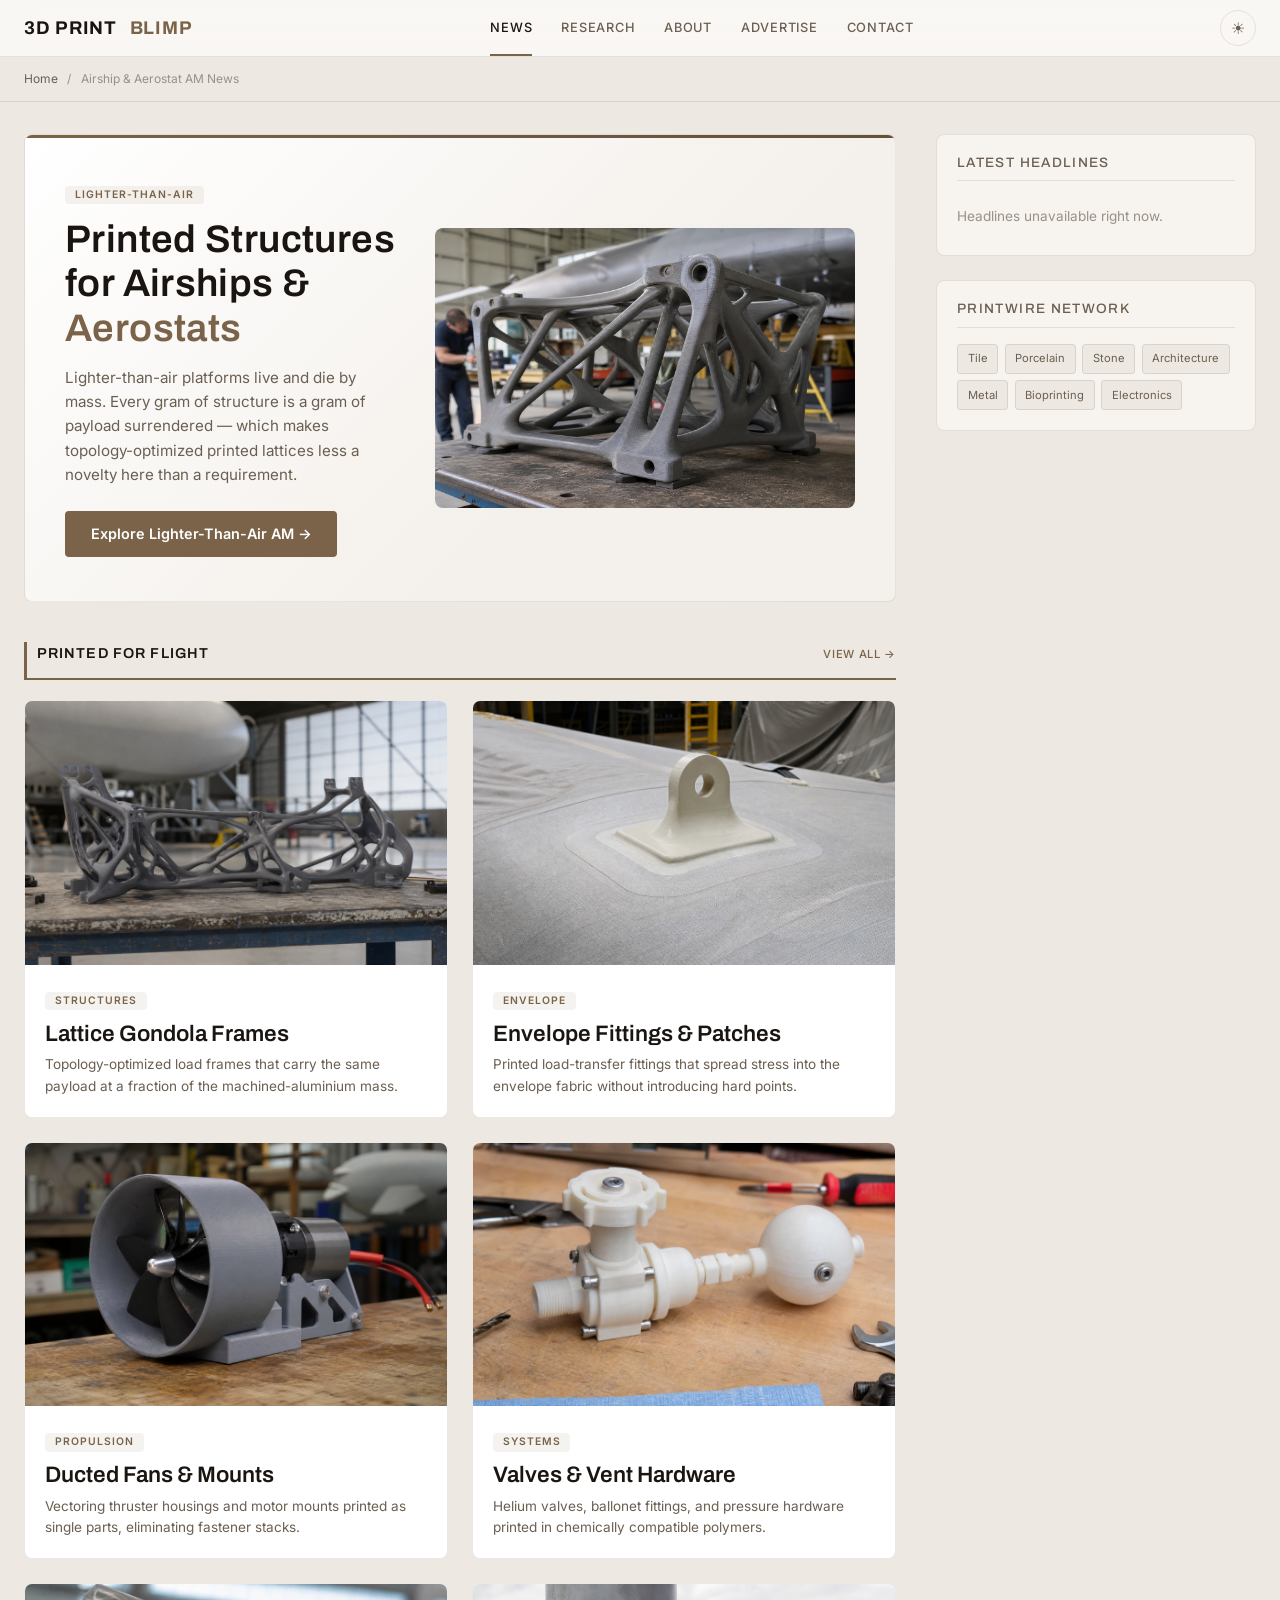
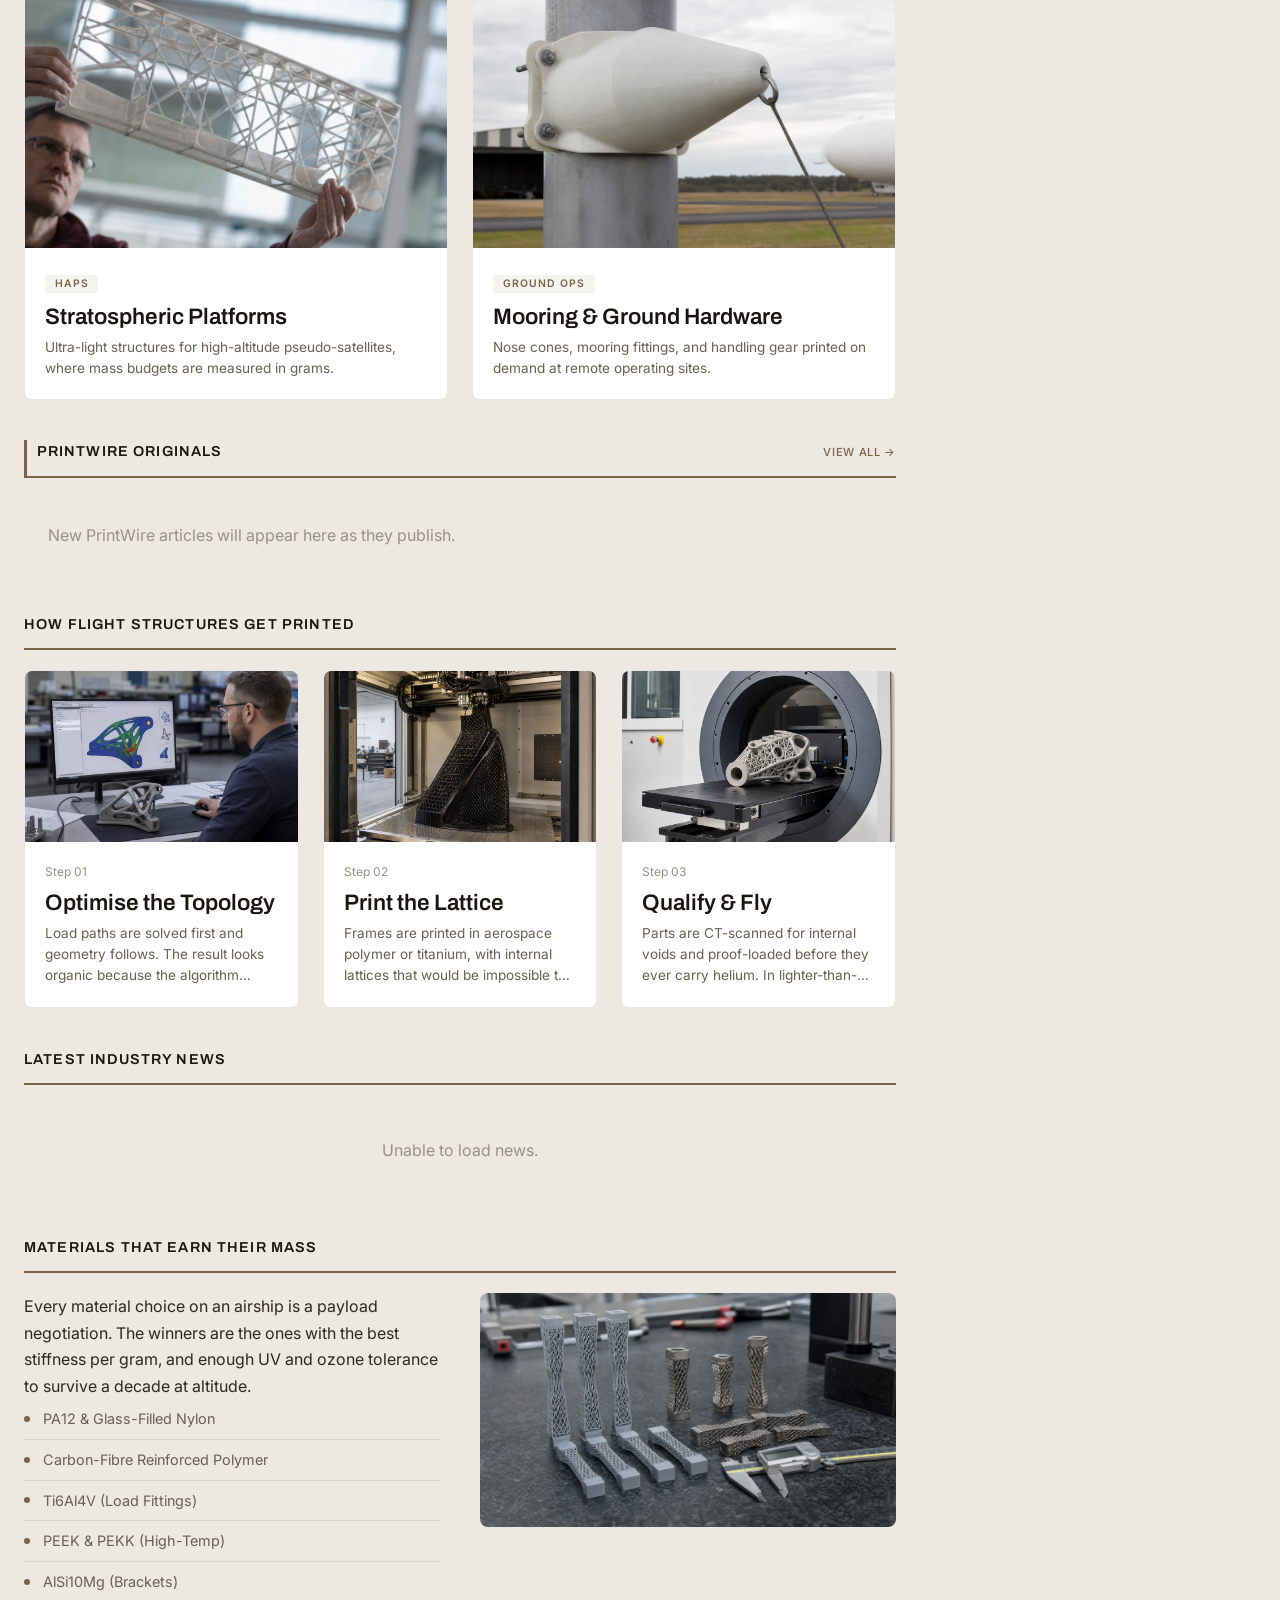
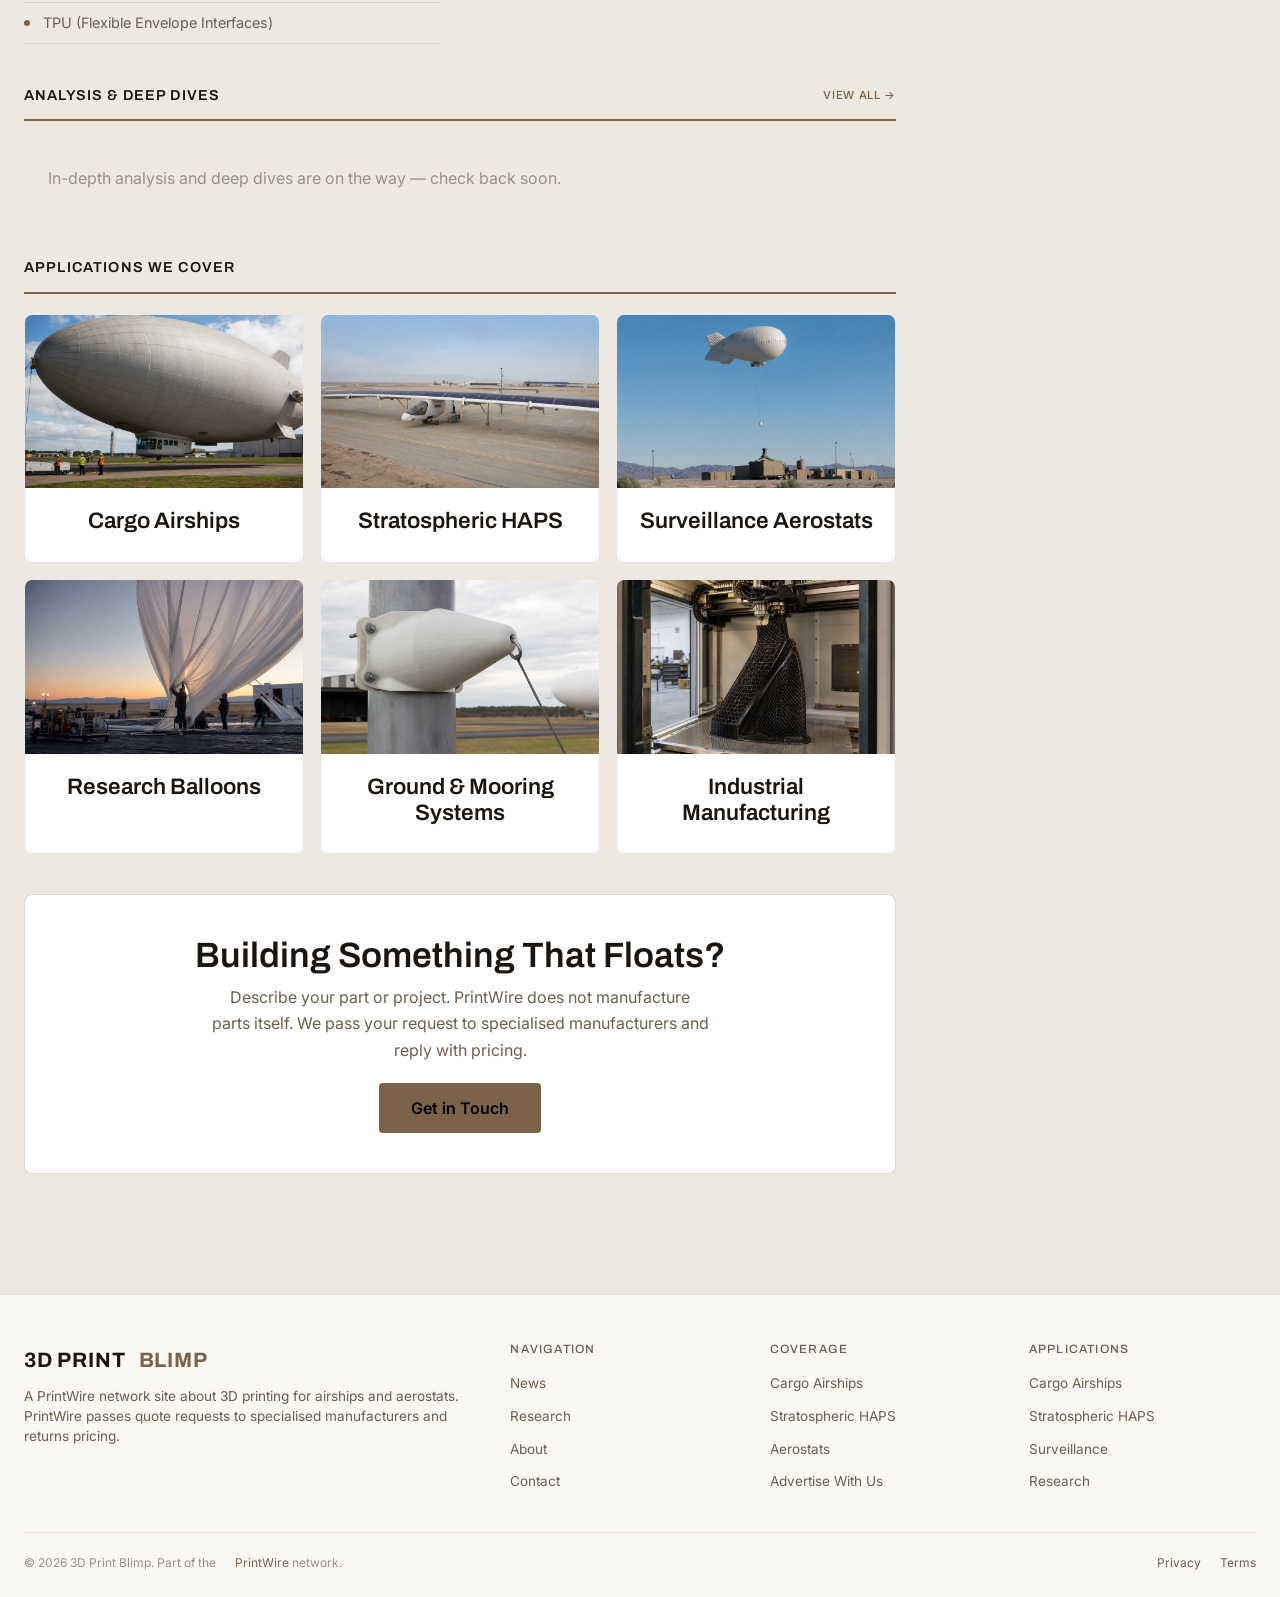
==== commit c8a4df63: "Site fixes round 2: honest head tags and footers, own name and niche, quote form Round 2 of 2026-11-" ====
--- a/static/index.html
+++ b/static/index.html
@@ -3,8 +3,8 @@
 <head>
   <meta charset="UTF-8">
   <meta name="viewport" content="width=device-width, initial-scale=1.0">
-  <meta name="description" content="3D Print Blimp: lightweight printed structures for airships, aerostats, and stratospheric platforms — lattice gondola frames, envelope fittings, and propulsion hardware.">
-  <title>3D Print Blimp — Additive Manufacturing for Airships &amp; Aerostats</title>
+  <meta name="description" content="3D Print Blimp is a PrintWire network site about 3D printing for airships and aerostats. PrintWire passes quote requests to specialised manufacturers and returns pricing. PrintWire does not manufacture parts itself.">
+  <title>3D Print Blimp | 3D printing for airships and aerostats</title>
   <link rel="preconnect" href="https://fonts.googleapis.com">
   <link rel="preconnect" href="https://fonts.gstatic.com" crossorigin>
   <link href="https://fonts.googleapis.com/css2?family=Archivo:wght@500;600;700&family=Inter:wght@400;500;600&display=swap" rel="stylesheet">
@@ -12,8 +12,8 @@
   <style>:root{--font-display:'Archivo',Helvetica,sans-serif;--font-body:'Inter',system-ui,sans-serif;}</style>
   <link rel="icon" type="image/svg+xml" href="/favicon.svg">
   <meta property="og:type" content="website">
-  <meta property="og:title" content="3D Print Blimp — Additive Manufacturing for Airships &amp; Aerostats">
-  <meta property="og:description" content="3D Print Blimp: lightweight printed structures for airships, aerostats, and stratospheric platforms — lattice gondola frames, envelope fittings, and propulsion hardware.">
+  <meta property="og:title" content="3D Print Blimp | 3D printing for airships and aerostats">
+  <meta property="og:description" content="3D Print Blimp is a PrintWire network site about 3D printing for airships and aerostats. PrintWire passes quote requests to specialised manufacturers and returns pricing. PrintWire does not manufacture parts itself.">
   <meta property="og:image" content="https://3dprintblimp.com/images/01_hero_lattice_gondola.png">
   <meta property="og:url" content="https://3dprintblimp.com/">
   <meta name="twitter:card" content="summary_large_image">
@@ -189,7 +189,7 @@
     <!-- Project CTA -->
     <div class="ed-cta-banner">
       <h2>Building Something That Floats?</h2>
-      <p>Whether it's a gondola frame, an envelope fitting, or a full stratospheric airframe, tell us the mass budget you're fighting and we'll match you with a printer who has hit it before.</p>
+      <p>Describe your part or project. PrintWire does not manufacture parts itself. We pass your request to specialised manufacturers and reply with pricing.</p>
       <a href="contact.html">Get in Touch</a>
     </div>
 
@@ -222,7 +222,6 @@
         <a href="https://dmls3d.com">Metal</a>
         <a href="https://3dprinttissue.com">Bioprinting</a>
         <a href="https://3dprintcircuitry.com">Electronics</a>
-        <a href="https://sendcutship.com">Manufacturing</a>
       </div>
     </div>
 
@@ -235,7 +234,7 @@
   <div class="ed-footer-inner">
     <div class="ed-footer-brand">
       <div class="ed-logo" style="font-size:1.3rem; margin-bottom: 0.5rem;">3D&nbsp;PRINT&nbsp;<span class="ed-logo-accent">BLIMP</span></div>
-      <p>Additive manufacturing for airships, aerostats, and stratospheric platforms — lightweight structures, propulsion hardware, and industry coverage. Part of the PrintWire network.</p>
+      <p>A PrintWire network site about 3D printing for airships and aerostats. PrintWire passes quote requests to specialised manufacturers and returns pricing.</p>
     </div>
     <div>
       <h4>Navigation</h4>
